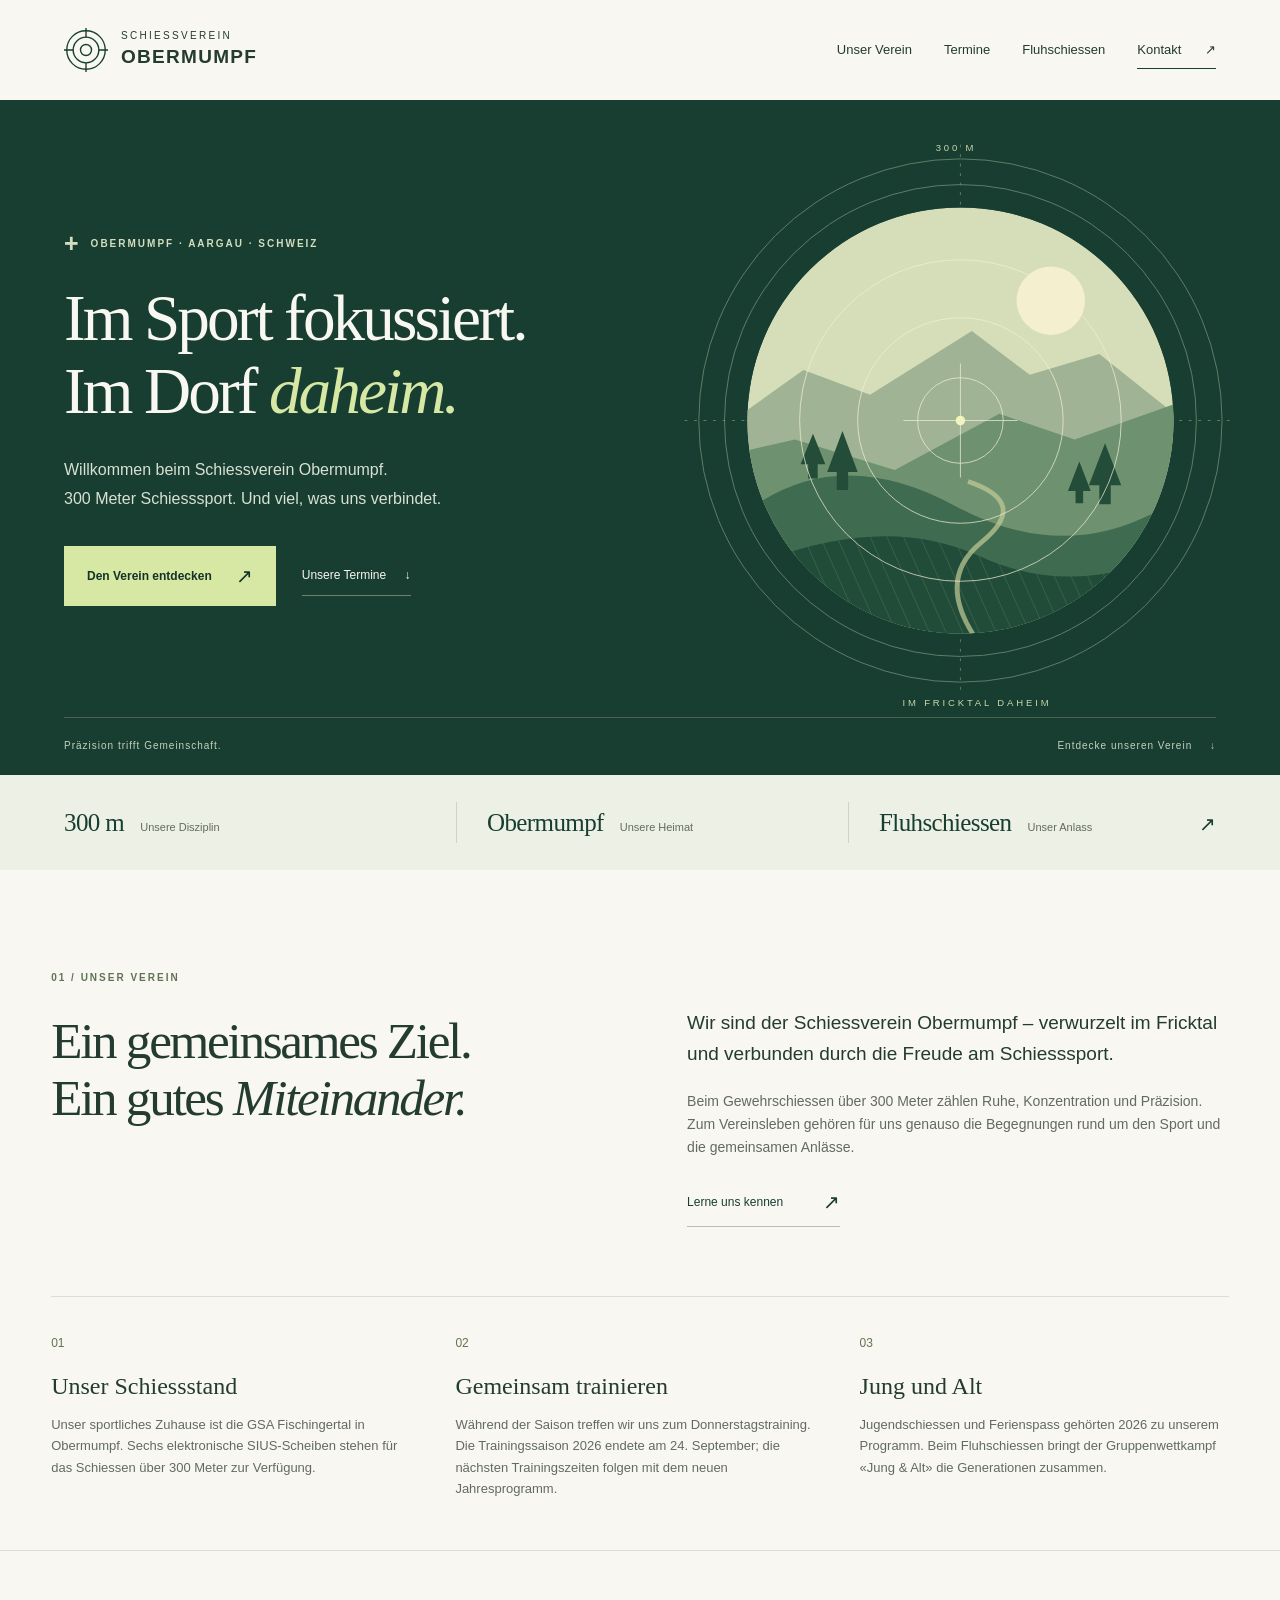
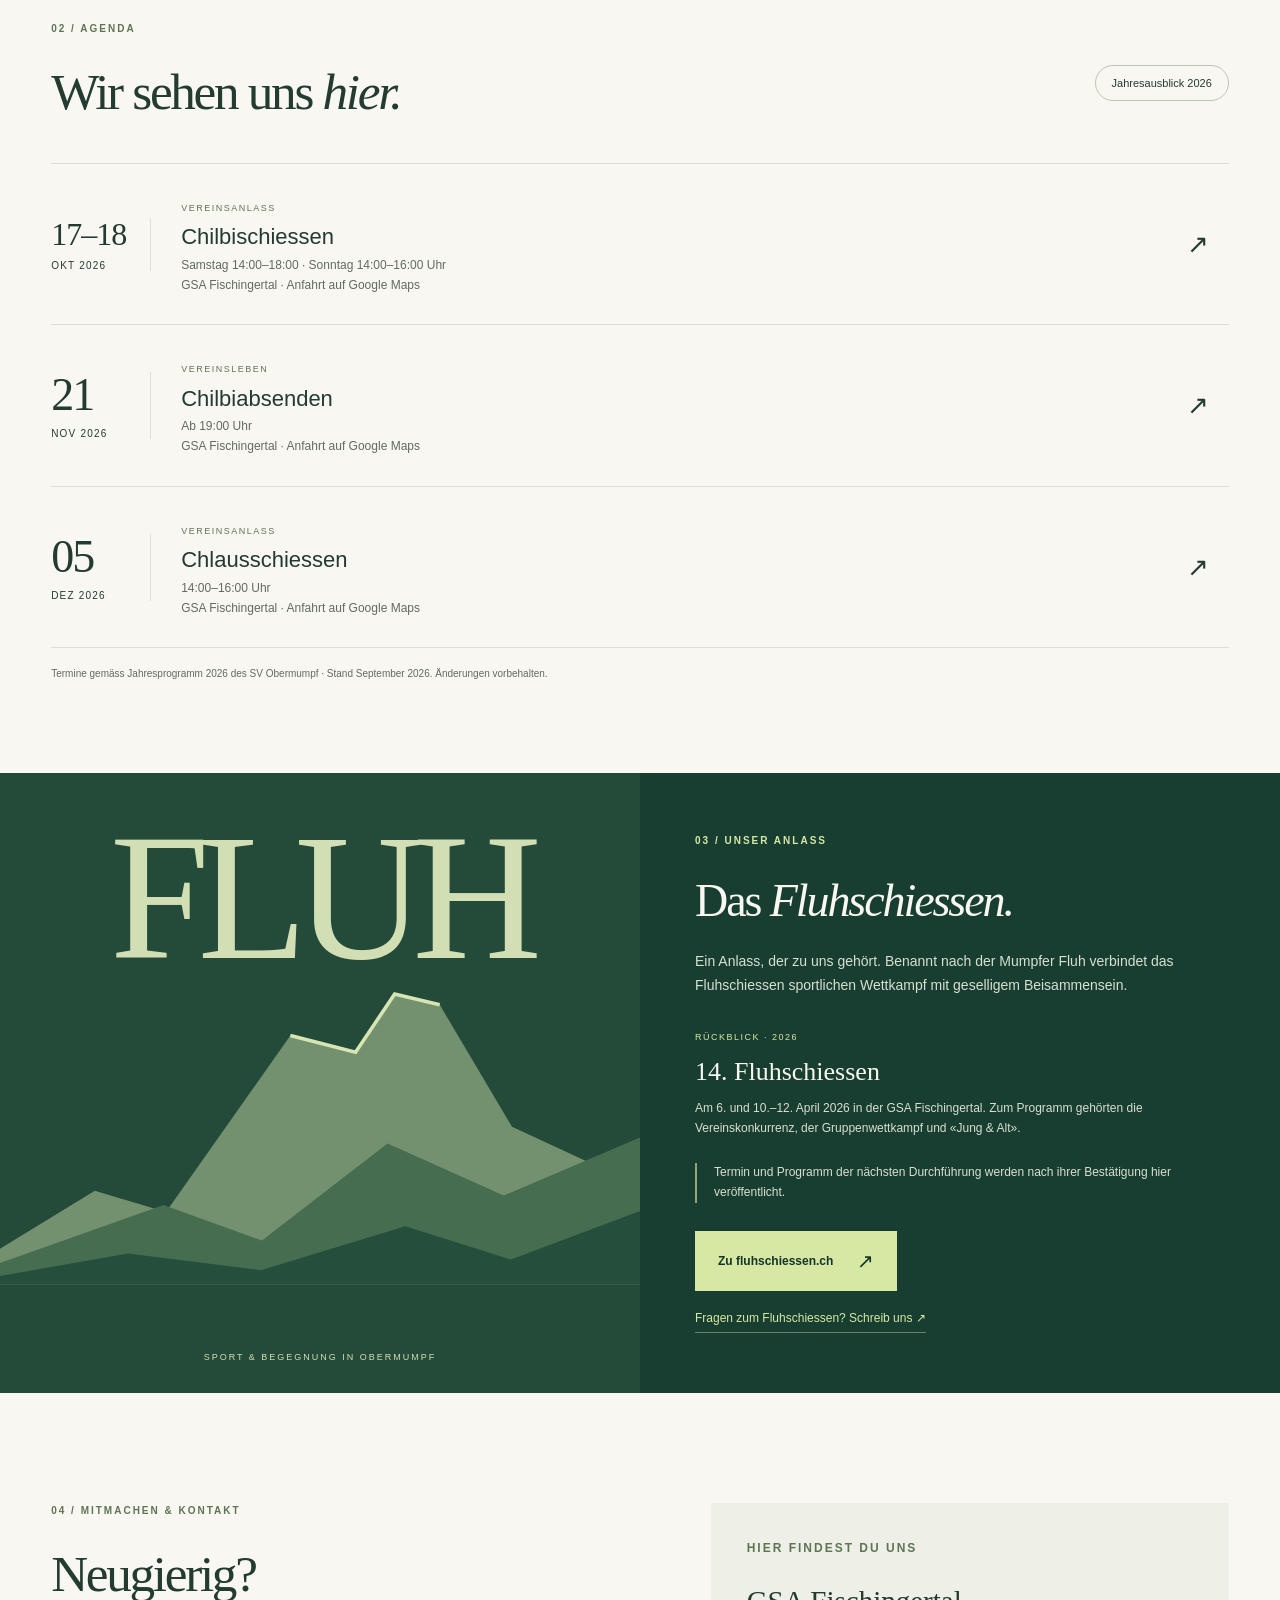
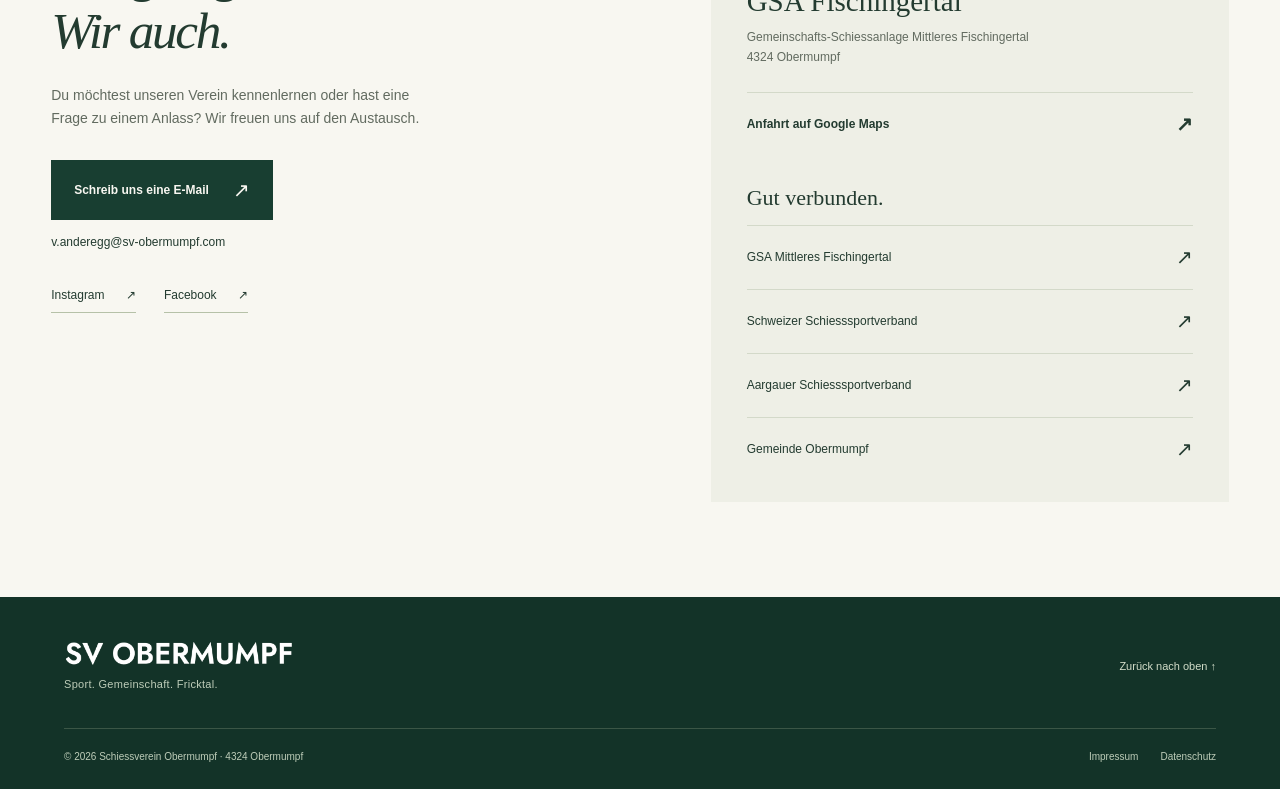
==== public/index.html @ f4f5f886 "feat: add SV Obermumpf website with GitHub Pages deployment" ====
<!doctype html>
<html lang="de-CH">
<head>
  <meta charset="utf-8">
  <meta name="viewport" content="width=device-width, initial-scale=1">
  <meta name="theme-color" content="#183e31">
  <meta name="description" content="Schiessverein Obermumpf: 300-Meter-Schiesssport im Fricktal. Entdecke unseren Verein, die nächsten Anlässe und das Fluhschiessen.">
  <title>Schiessverein Obermumpf · Sport. Gemeinschaft. Fricktal.</title>
  <link rel="icon" href="./favicon.svg" type="image/svg+xml">
  <link rel="stylesheet" href="./styles.css">
  <script src="./script.js" defer></script>
</head>
<body>
  <a class="skip-link" href="#inhalt">Zum Inhalt springen</a>
  <header class="site-header">
    <a class="brand" href="#start" aria-label="Schiessverein Obermumpf – Startseite">
      <svg class="brand-mark" viewBox="0 0 48 48" aria-hidden="true"><circle cx="24" cy="24" r="21"/><circle cx="24" cy="24" r="14"/><circle cx="24" cy="24" r="6"/><path d="M24 0v10m0 28v10M0 24h10m28 0h10"/></svg>
      <span>SCHIESSVEREIN<strong>OBERMUMPF</strong></span>
    </a>
    <button class="menu-toggle" type="button" aria-expanded="false" aria-controls="navigation" hidden>Menü <span aria-hidden="true">☰</span></button>
    <nav id="navigation" aria-label="Hauptnavigation">
      <a href="#verein">Unser Verein</a><a href="#termine">Termine</a><a href="#fluhschiessen">Fluhschiessen</a><a class="nav-contact" href="#kontakt">Kontakt <span aria-hidden="true">↗</span></a>
    </nav>
  </header>

  <main id="inhalt">
    <section class="hero" id="start" aria-labelledby="hero-title">
      <div class="hero-content">
        <p class="eyebrow"><span class="little-cross" aria-hidden="true">+</span> OBERMUMPF · AARGAU · SCHWEIZ</p>
        <h1 id="hero-title">Im Sport fokussiert.<br>Im Dorf <em>daheim.</em></h1>
        <p class="hero-intro">Willkommen beim Schiessverein Obermumpf.<br>300 Meter Schiesssport. Und viel, was uns verbindet.</p>
        <div class="hero-actions"><a class="button button-lime" href="#verein">Den Verein entdecken <span aria-hidden="true">↗</span></a><a class="quiet-link" href="#termine">Unsere Termine <span aria-hidden="true">↓</span></a></div>
      </div>
      <div class="hero-art" aria-hidden="true">
        <svg viewBox="0 0 600 610" xmlns="http://www.w3.org/2000/svg">
          <defs><clipPath id="landscape-clip"><circle cx="300" cy="298" r="224"/></clipPath><pattern id="field-lines" width="16" height="16" patternUnits="userSpaceOnUse" patternTransform="rotate(-24)"><path d="M0 0v16" stroke="#c4d397" stroke-width="1" opacity=".28"/></pattern></defs>
          <g fill="none" stroke="#638069" stroke-width="1"><circle cx="300" cy="298" r="275"/><circle cx="300" cy="298" r="248"/><path d="M300 8v580M10 298h580" stroke-dasharray="3 7"/></g>
          <g clip-path="url(#landscape-clip)"><circle cx="300" cy="298" r="224" fill="#d5ddb9"/><circle cx="395" cy="172" r="36" fill="#f4efcf"/><path d="M45 309 135 245 205 271 312 204 373 250 446 228 550 311V540H45Z" fill="#a0b394"/><path d="M30 340 126 318 231 350 341 291 420 318 566 266V550H30Z" fill="#6e916f"/><path d="M40 426Q148 308 295 388T575 343V550H40Z" fill="#3f6c50"/><path d="M17 482Q195 383 321 441T594 397V565H17Z" fill="#214c39"/><path d="M17 482Q195 383 321 441T594 397V565H17Z" fill="url(#field-lines)"/><g fill="#234c39"><path d="m132 344 13-32 13 32h-8v15h-10v-15zm28 8 16-43 16 43h-10v19h-12v-19zm275 14 17-44 17 44h-11v20h-12v-20zm-22 6 12-31 12 31h-8v13h-8v-13z"/></g><path d="M324 538Q270 468 322 426T308 362" fill="none" stroke="#c3cc98" stroke-width="5" opacity=".7"/></g>
          <g fill="none" stroke="#f5f0d9" opacity=".75"><circle cx="300" cy="298" r="169"/><circle cx="300" cy="298" r="108"/><circle cx="300" cy="298" r="45"/><path d="M300 238v120M240 298h120"/></g><circle cx="300" cy="298" r="5" fill="#eff5bd"/>
          <g fill="#c9d7ac" font-family="Arial,sans-serif" font-size="10" letter-spacing="3"><text x="274" y="15">300 M</text><text x="239" y="598">IM FRICKTAL DAHEIM</text></g>
        </svg>
      </div>
      <div class="hero-bottom"><span>Präzision trifft Gemeinschaft.</span><span>Entdecke unseren Verein <span aria-hidden="true">↓</span></span></div>
    </section>

    <div class="facts-strip" aria-label="Unser Verein auf einen Blick"><span><strong>300 m</strong> Unsere Disziplin</span><span><strong>Obermumpf</strong> Unsere Heimat</span><a href="#fluhschiessen"><strong>Fluhschiessen</strong> Unser Anlass <span aria-hidden="true">↗</span></a></div>

    <section class="section about" id="verein" aria-labelledby="about-title">
      <div><p class="eyebrow">01 / UNSER VEREIN</p><h2 id="about-title">Ein gemeinsames Ziel.<br>Ein gutes <em>Miteinander.</em></h2></div>
      <div class="about-copy"><p class="lead">Wir sind der Schiessverein Obermumpf – verwurzelt im Fricktal und verbunden durch die Freude am Schiesssport.</p><p>Beim Gewehrschiessen über 300 Meter zählen Ruhe, Konzentration und Präzision. Zum Vereinsleben gehören für uns genauso die Begegnungen rund um den Sport und die gemeinsamen Anlässe.</p><a class="text-link" href="#kontakt">Lerne uns kennen <span aria-hidden="true">↗</span></a></div>
      <div class="club-details"><article><span class="detail-number">01</span><h3>Unser Schiessstand</h3><p>Unser sportliches Zuhause ist die GSA Fischingertal in Obermumpf. Sechs elektronische SIUS-Scheiben stehen für das Schiessen über 300 Meter zur Verfügung.</p></article><article><span class="detail-number">02</span><h3>Gemeinsam trainieren</h3><p>Während der Saison treffen wir uns zum Donnerstagstraining. Die Trainingssaison 2026 endete am 24. September; die nächsten Trainingszeiten folgen mit dem neuen Jahresprogramm.</p></article><article><span class="detail-number">03</span><h3>Jung und Alt</h3><p>Jugendschiessen und Ferienspass gehörten 2026 zu unserem Programm. Beim Fluhschiessen bringt der Gruppenwettkampf «Jung &amp; Alt» die Generationen zusammen.</p></article></div>
    </section>

    <section class="section dates-section" id="termine" aria-labelledby="dates-title">
      <div class="section-heading"><div><p class="eyebrow">02 / AGENDA</p><h2 id="dates-title">Wir sehen uns <em>hier.</em></h2></div><span class="year-tag">Jahresausblick 2026</span></div>
      <div class="event-list">
        <a class="event" href="https://maps.app.goo.gl/QpeW9EoGUyx5RUZx9"><time class="date-range" datetime="2026-10-17"><strong>17–18</strong><span>OKT 2026</span></time><div><span class="event-type">VEREINSANLASS</span><h3>Chilbischiessen</h3><p>Samstag 14:00–18:00 · Sonntag 14:00–16:00 Uhr</p><p>GSA Fischingertal · Anfahrt auf Google Maps</p></div><span class="event-arrow" aria-hidden="true">↗</span></a>
        <a class="event" href="https://maps.app.goo.gl/QpeW9EoGUyx5RUZx9"><time datetime="2026-11-21"><strong>21</strong><span>NOV 2026</span></time><div><span class="event-type">VEREINSLEBEN</span><h3>Chilbiabsenden</h3><p>Ab 19:00 Uhr</p><p>GSA Fischingertal · Anfahrt auf Google Maps</p></div><span class="event-arrow" aria-hidden="true">↗</span></a>
        <a class="event" href="https://maps.app.goo.gl/QpeW9EoGUyx5RUZx9"><time datetime="2026-12-05"><strong>05</strong><span>DEZ 2026</span></time><div><span class="event-type">VEREINSANLASS</span><h3>Chlausschiessen</h3><p>14:00–16:00 Uhr</p><p>GSA Fischingertal · Anfahrt auf Google Maps</p></div><span class="event-arrow" aria-hidden="true">↗</span></a>
      </div>
      <p class="source-note">Termine gemäss Jahresprogramm 2026 des SV Obermumpf · Stand September 2026. Änderungen vorbehalten.</p>
    </section>

    <section class="fluh-section" id="fluhschiessen" aria-labelledby="fluh-title">
      <div class="fluh-graphic" aria-hidden="true"><span class="fluh-word">FLUH</span><svg viewBox="0 0 540 340"><path d="M0 310 80 261 140 279 245 130 300 144 333 95 371 104 432 207 540 257V340H0Z" fill="#73916e"/><path d="m0 322 138-49 83 30 106-82 98 44 115-49v124H0Z" fill="#476d50"/><path d="m0 333 108-19 112 14 122-37 89 28 109-41v62H0Z" fill="#254f3c"/><path d="m245 130 55 14 33-49 38 9" fill="none" stroke="#d7e5b3" stroke-width="3"/></svg><span class="graphic-caption">SPORT & BEGEGNUNG IN OBERMUMPF</span></div>
      <div class="fluh-content"><p class="eyebrow">03 / UNSER ANLASS</p><h2 id="fluh-title">Das <em>Fluhschiessen.</em></h2><p>Ein Anlass, der zu uns gehört. Benannt nach der Mumpfer Fluh verbindet das Fluhschiessen sportlichen Wettkampf mit geselligem Beisammensein.</p><div class="fluh-retrospective"><span class="event-type">RÜCKBLICK · 2026</span><h3>14. Fluhschiessen</h3><p>Am 6. und 10.–12. April 2026 in der GSA Fischingertal. Zum Programm gehörten die Vereinskonkurrenz, der Gruppenwettkampf und «Jung &amp; Alt».</p></div><p class="fluh-note">Termin und Programm der nächsten Durchführung werden nach ihrer Bestätigung hier veröffentlicht.</p><a class="button button-lime" href="https://fluhschiessen.ch">Zu fluhschiessen.ch <span aria-hidden="true">↗</span></a><a class="fluh-contact" href="mailto:v.anderegg@sv-obermumpf.com?subject=Anfrage%20Fluhschiessen">Fragen zum Fluhschiessen? Schreib uns ↗</a></div>
    </section>

    <section class="section contact-section" id="kontakt" aria-labelledby="contact-title">
      <div><p class="eyebrow">04 / MITMACHEN & KONTAKT</p><h2 id="contact-title">Neugierig?<br><em>Wir auch.</em></h2><p class="contact-intro">Du möchtest unseren Verein kennenlernen oder hast eine Frage zu einem Anlass? Wir freuen uns auf den Austausch.</p><a class="button button-green" href="mailto:v.anderegg@sv-obermumpf.com">Schreib uns eine E-Mail <span aria-hidden="true">↗</span></a><p class="contact-email"><a href="mailto:v.anderegg@sv-obermumpf.com">v.anderegg@sv-obermumpf.com</a></p><div class="social-links" aria-label="Social Media"><a href="https://www.instagram.com/schiessverein_obermumpf_/">Instagram <span aria-hidden="true">↗</span></a><a href="https://www.facebook.com/SchiessvereinObermumpf/">Facebook <span aria-hidden="true">↗</span></a></div></div>
      <aside class="link-panel" aria-labelledby="links-title"><p class="eyebrow">HIER FINDEST DU UNS</p><h3 id="links-title">GSA Fischingertal</h3><p>Gemeinschafts-Schiessanlage Mittleres Fischingertal<br>4324 Obermumpf</p><a class="map-link" href="https://maps.app.goo.gl/QpeW9EoGUyx5RUZx9">Anfahrt auf Google Maps <span aria-hidden="true">↗</span></a><h4>Gut verbunden.</h4><a href="https://www.obermumpf.ch/portrait/gemeinschafts-schiessanlage-mittleres-fischingertal-gsa.html/24">GSA Mittleres Fischingertal <span aria-hidden="true">↗</span></a><a href="https://www.swissshooting.ch/de/vereinssuche/">Schweizer Schiesssportverband <span aria-hidden="true">↗</span></a><a href="https://www.agsv.ch/verband/vereine-agsv/">Aargauer Schiesssportverband <span aria-hidden="true">↗</span></a><a href="https://www.obermumpf.ch/">Gemeinde Obermumpf <span aria-hidden="true">↗</span></a></aside>
    </section>
  </main>
  <footer class="site-footer"><div><a class="footer-brand" href="#start"><img src="./assets/vereinslogo.png" alt="SV Obermumpf" width="1600" height="200" loading="lazy"><span>Sport. Gemeinschaft. Fricktal.</span></a><a class="back-top" href="#start">Zurück nach oben ↑</a></div><div class="footer-bottom"><span>© <span id="copyright-year">2026</span> Schiessverein Obermumpf · 4324 Obermumpf</span><span class="footer-legal"><a href="./impressum.html">Impressum</a><a href="./datenschutz.html">Datenschutz</a></span></div></footer>
</body>
</html>
---- public/styles.css ----
:root{--forest:#183e31;--deep:#133328;--ink:#233b30;--muted:#626b60;--paper:#f8f7f1;--lime:#d6e8a4;--line:#dedfd4;--serif:Georgia,'Times New Roman',serif;--sans:Arial,Helvetica,sans-serif}
*{box-sizing:border-box}html{scroll-behavior:smooth;scroll-padding-top:100px}body{margin:0;background:var(--paper);color:var(--ink);font:16px/1.65 var(--sans)}a{color:inherit;text-decoration:none}button{font:inherit}a,button{-webkit-tap-highlight-color:transparent}a:focus-visible,button:focus-visible{outline:3px solid #a67620;outline-offset:5px}::selection{background:var(--lime);color:var(--deep)}h1,h2,h3,p{margin-top:0}h1,h2{font-weight:400;letter-spacing:-.045em;line-height:1.12}h1,h2,em{font-family:var(--serif)}em{font-weight:400}h2{font-size:clamp(36px,4vw,55px);margin-bottom:24px}p{margin-bottom:20px}.skip-link{position:fixed;top:12px;left:12px;padding:10px 20px;background:white;z-index:10;transform:translateY(-200%)}.skip-link:focus{transform:translateY(0)}
.site-header{height:100px;max-width:1440px;margin:auto;padding:0 5%;display:flex;align-items:center;justify-content:space-between;gap:24px}.brand{display:flex;align-items:center;gap:13px;line-height:1.45}.brand-mark{width:44px;height:44px;fill:none;stroke:var(--forest);stroke-width:1.5}.brand span{font-size:10px;letter-spacing:2.3px}.brand strong{display:block;font-size:19px;letter-spacing:1.3px}.site-header nav{display:flex;align-items:center;gap:32px;font-size:13px}.site-header nav a{padding:8px 0}.site-header nav a:hover{color:#54743a}.nav-contact{border-bottom:1px solid var(--forest)}.nav-contact span{margin-left:20px}.menu-toggle{display:none;border:1px solid var(--line);padding:8px 12px;background:transparent;color:var(--forest);cursor:pointer}.menu-toggle[hidden]{display:none}
.hero{position:relative;overflow:hidden;max-width:1440px;margin:auto;background:var(--forest);color:var(--paper);padding:80px 5% 0;display:grid;grid-template-columns:1.13fr 1fr;align-items:center}.hero-content{position:relative;z-index:1;padding-bottom:60px}.eyebrow{font-size:10px;letter-spacing:2px;font-weight:700;margin-bottom:26px;line-height:1.6}.hero .eyebrow{color:#d3ddbf;display:flex;align-items:center;gap:10px}.little-cross{font-size:25px;line-height:1}.hero h1{font-size:clamp(46px,5.1vw,74px);margin-bottom:28px}.hero h1 em{color:var(--lime)}.hero-intro{font-size:16px;line-height:1.8;color:#d9e0d4;margin-bottom:32px}.hero-actions{display:flex;align-items:center;gap:26px;flex-wrap:wrap}.button{display:inline-flex;justify-content:space-between;align-items:center;gap:24px;padding:15px 23px;font-size:12px;font-weight:700;line-height:1.5;transition:background .2s,transform .2s}.button:hover{transform:translateY(-2px)}.button-lime{background:var(--lime);color:var(--deep)}.button-lime:hover{background:#e3efc3}.button-green{background:var(--forest);color:var(--paper)}.button-green:hover{background:#2b523f}.button span{font-size:20px;font-weight:400}.quiet-link{font-size:12px;border-bottom:1px solid #6d826e;padding:10px 0}.quiet-link span{margin-left:15px}.hero-art{align-self:start;margin:-43px -30px 0 0}.hero-art svg{display:block;width:100%;height:auto}.hero-bottom{grid-column:1/-1;display:flex;justify-content:space-between;border-top:1px solid #486351;font-size:10px;letter-spacing:1px;color:#c5d2be;padding:20px 0}.hero-bottom span span{margin-left:14px}
.facts-strip{max-width:1440px;margin:auto;padding:27px 5%;background:#edf0e4;display:grid;grid-template-columns:repeat(3,1fr);gap:24px}.facts-strip>span,.facts-strip>a{display:flex;align-items:baseline;gap:16px;font-size:11px;color:#626b60}.facts-strip>span+span,.facts-strip>a{border-left:1px solid #cfd5c4;padding-left:30px}.facts-strip strong{font-family:var(--serif);font-size:25px;letter-spacing:-.6px;font-weight:400;color:var(--forest)}.facts-strip>a>span{margin-left:auto;color:var(--forest);font-size:20px}
.section{max-width:1280px;margin:auto;padding:90px 4%}.about{display:grid;grid-template-columns:1fr 1fr;gap:8%;padding-top:100px;padding-bottom:90px}.about .eyebrow,.section .eyebrow{color:#5f7455}.about-copy{padding-top:37px;color:var(--muted);font-size:14px}.about-copy .lead{color:var(--ink);font-size:19px;line-height:1.65}.text-link{font-size:12px;color:var(--forest);display:inline-flex;align-items:center;gap:40px;border-bottom:1px solid #b6c1a8;padding:7px 0}.text-link span{font-size:20px}.dates-section{border-top:1px solid var(--line);padding-top:70px}.section-heading{display:flex;justify-content:space-between;align-items:center;gap:24px;margin-bottom:18px}.year-tag{font-size:11px;border:1px solid #bdc6b0;border-radius:30px;padding:8px 16px;white-space:nowrap}.event{display:grid;grid-template-columns:100px 1fr 42px;gap:30px;align-items:center;padding:29px 0;border-top:1px solid var(--line);transition:background .2s}.event:hover{background:#eeefe5}.event:last-child{border-bottom:1px solid var(--line)}.event time{border-right:1px solid var(--line);line-height:1.1;display:flex;flex-direction:column;gap:10px}.event time strong{font:46px/1 var(--serif);letter-spacing:-2px}.event time span{font-size:10px;letter-spacing:1.2px}.event-type{font-size:9px;letter-spacing:1.5px;color:#5f7455}.event h3{font-weight:400;font-size:22px;line-height:1.3;margin:4px 0}.event p{font-size:12px;color:var(--muted);margin:0}.event-arrow{font-size:26px}.source-note{font-size:10px;color:var(--muted);margin:18px 0 0}.source-note a{text-decoration:underline;text-underline-offset:3px}
.fluh-section{max-width:1280px;margin:0 auto 20px;display:grid;grid-template-columns:1fr 1fr;background:var(--forest);color:var(--paper)}.fluh-graphic{position:relative;overflow:hidden;min-height:420px;background:#244b39;display:flex;flex-direction:column;justify-content:space-between;padding-top:35px}.fluh-word{font:clamp(100px,14vw,190px)/1 var(--serif);letter-spacing:-12px;text-align:center;color:#d2dfb4;z-index:1}.fluh-graphic svg{position:absolute;width:100%;height:100%;bottom:0;left:0;object-fit:cover}.graphic-caption{font-size:9px;letter-spacing:2px;position:relative;z-index:1;text-align:center;padding:28px 15px;color:#d2dfb4}.fluh-content{padding:60px 55px}.fluh-content .eyebrow{color:var(--lime)}.fluh-content h2{font-size:46px}.fluh-content p:not(.eyebrow){font-size:14px;color:#d8e0d2}.fluh-content .fluh-note{border-left:2px solid #91a778;padding-left:17px;font-size:12px!important;margin:25px 0}.fluh-content .button{margin-top:3px}
.contact-section{display:grid;grid-template-columns:1fr 1fr;gap:12%;padding-top:90px;padding-bottom:95px}.contact-intro{font-size:14px;color:var(--muted);max-width:390px}.contact-section .button{margin-top:10px}.link-panel{background:#eeefe6;padding:36px;align-self:center}.link-panel h3{font:29px/1.3 var(--serif);margin-bottom:7px}.link-panel p{font-size:12px;color:var(--muted);margin-bottom:25px}.link-panel a{display:flex;justify-content:space-between;align-items:center;gap:20px;border-top:1px solid #d3d9c9;font-size:12px;padding:15px 0}.link-panel a:last-child{padding-bottom:0}.link-panel a span{font-size:20px}.link-panel a:hover{text-decoration:underline;text-underline-offset:4px}
.site-footer{background:var(--deep);color:var(--paper);padding:42px 5% 24px}.site-footer>div{max-width:1160px;margin:auto;display:flex;justify-content:space-between;align-items:center;gap:24px}.footer-brand{font-size:20px;letter-spacing:1.5px;font-weight:700}.footer-brand span{font-size:11px;letter-spacing:.3px;font-weight:400;color:#becdb9;display:block;margin-top:7px}.back-top{font-size:11px;color:#d3ddc9}.site-footer .footer-bottom{border-top:1px solid #3b5646;margin-top:35px;padding-top:20px;font-size:10px;color:#becdb9}.legal{max-width:780px;min-height:65vh;padding:60px 24px;margin:auto}.legal h1{font-size:48px}.legal h2{font-size:27px;margin-top:35px}.legal a{text-decoration:underline;text-underline-offset:3px}
.footer-legal{display:flex;gap:22px}
.club-details{grid-column:1/-1;display:grid;grid-template-columns:repeat(3,1fr);gap:35px;margin-top:30px;padding-top:32px;border-top:1px solid var(--line)}.detail-number{font:12px var(--sans);color:#627451}.club-details h3{font:24px/1.3 var(--serif);margin:15px 0 12px}.club-details p{font-size:13px;color:var(--muted);margin:0}.event .date-range strong{font-size:32px;letter-spacing:-1px}.fluh-retrospective{margin-top:25px}.fluh-retrospective .event-type{color:var(--lime)}.fluh-retrospective h3{font:26px/1.3 var(--serif);margin:7px 0 10px}.fluh-content .fluh-retrospective p{font-size:12px}.social-links{display:flex;gap:28px;margin-top:26px}.social-links a{font-size:12px;border-bottom:1px solid #b6c1a8;padding:7px 0}.social-links span{margin-left:18px}.social-links a:hover{color:#54743a}.link-panel h4{font:22px/1.3 var(--serif);margin:28px 0 12px}.link-panel .map-link{font-weight:700}.footer-brand img{display:block;width:230px;max-width:100%;height:auto}
@media(max-width:700px){.club-details{grid-template-columns:1fr;gap:28px;margin-top:30px}.event .date-range strong{font-size:23px}.footer-brand img{width:185px}.social-links{gap:26px}}
@media(min-width:1440px){.hero{padding-left:72px;padding-right:72px}.hero-art{max-width:590px}}
@media(max-width:1000px){.site-header nav{gap:20px}.hero{padding-top:55px}.hero h1{font-size:53px}.hero-art{margin:0 -45px 0 -20px}.hero-actions{gap:12px}.facts-strip{gap:12px}.facts-strip>span,.facts-strip>a{flex-wrap:wrap;gap:0 12px}.facts-strip strong{font-size:22px}.fluh-section{margin-left:4%;margin-right:4%}.fluh-content{padding:40px 30px}.fluh-content h2{font-size:37px}.fluh-graphic{min-height:400px}.contact-section{gap:6%}}
@media(max-width:700px){html{scroll-padding-top:20px}.site-header{height:auto;min-height:85px;flex-wrap:wrap;padding:19px 6%;gap:14px}.brand strong{font-size:16px}.brand span{font-size:8px}.brand-mark{width:36px;height:36px}.menu-toggle:not([hidden]){display:block}.site-header nav{width:100%;display:flex;flex-wrap:wrap;gap:8px 22px;padding:6px 0}.site-header nav[data-collapsible="true"]:not(.is-open){display:none}.site-header nav a{font-size:12px}.hero{padding:45px 6% 0;display:flex;flex-direction:column;align-items:stretch}.hero-content{padding-bottom:10px}.hero h1{font-size:clamp(40px,9.2vw,59px)}.hero .eyebrow{font-size:8px;letter-spacing:1.6px}.hero-intro{font-size:14px}.hero-actions{gap:22px}.hero-art{width:90%;max-width:390px;margin:8px auto 12px}.hero-bottom{font-size:9px;letter-spacing:.3px;gap:16px}.hero-bottom>span:last-child{display:none}.facts-strip{padding:22px 6%;grid-template-columns:1fr;gap:12px}.facts-strip>span,.facts-strip>a{border:0!important;padding:0!important;gap:15px;align-items:center}.facts-strip strong{min-width:142px;font-size:22px}.facts-strip>a>span{margin-left:0}.section{padding:60px 6%}.about{grid-template-columns:1fr;gap:0}.about-copy{padding-top:0}.eyebrow{margin-bottom:20px}.about-copy .lead{font-size:18px}.section-heading{display:block}.year-tag{display:inline-block;margin:0 0 15px}.event{grid-template-columns:65px 1fr 24px;gap:16px;padding:25px 0}.event time strong{font-size:38px}.event time span{font-size:8px}.event h3{font-size:20px}.event p{font-size:11px}.fluh-section{grid-template-columns:1fr;margin:0 6%}.fluh-graphic{min-height:300px}.fluh-word{font-size:132px}.fluh-content{padding:35px 25px 40px}.contact-section{grid-template-columns:1fr;gap:38px}.link-panel{padding:28px}.site-footer{padding:35px 6% 22px}.site-footer>div{align-items:flex-start}.site-footer .footer-bottom{flex-wrap:wrap;gap:12px}.back-top{max-width:85px}.button{padding:14px 18px;gap:18px}.contact-section .button{font-size:11px}}
@media(prefers-reduced-motion:reduce){html{scroll-behavior:auto}*,*::before,*::after{transition:none!important}}

.contact-email{font-size:12px;margin:13px 0 0;overflow-wrap:anywhere}.contact-email a:hover{text-decoration:underline}.fluh-contact{display:block;width:fit-content;font-size:12px;color:var(--lime);margin-top:18px;border-bottom:1px solid #6d826e;padding-bottom:3px}
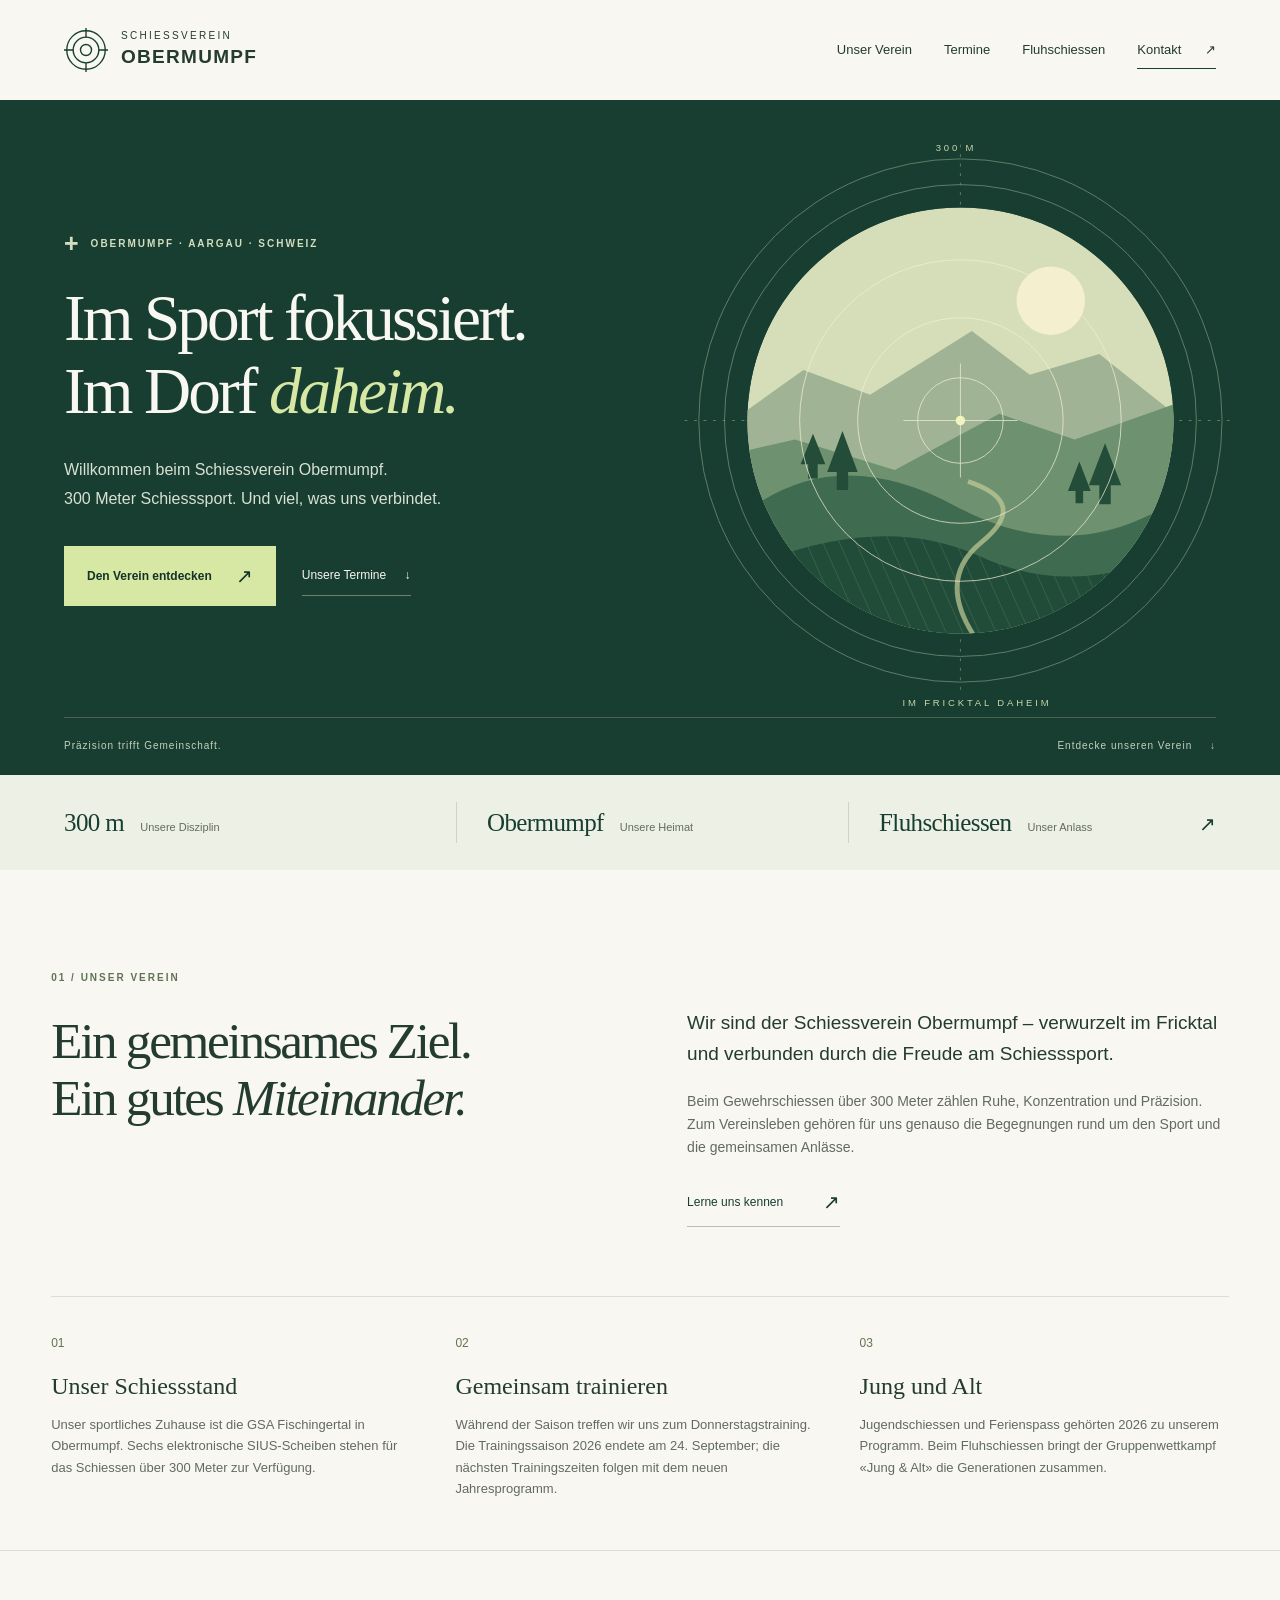
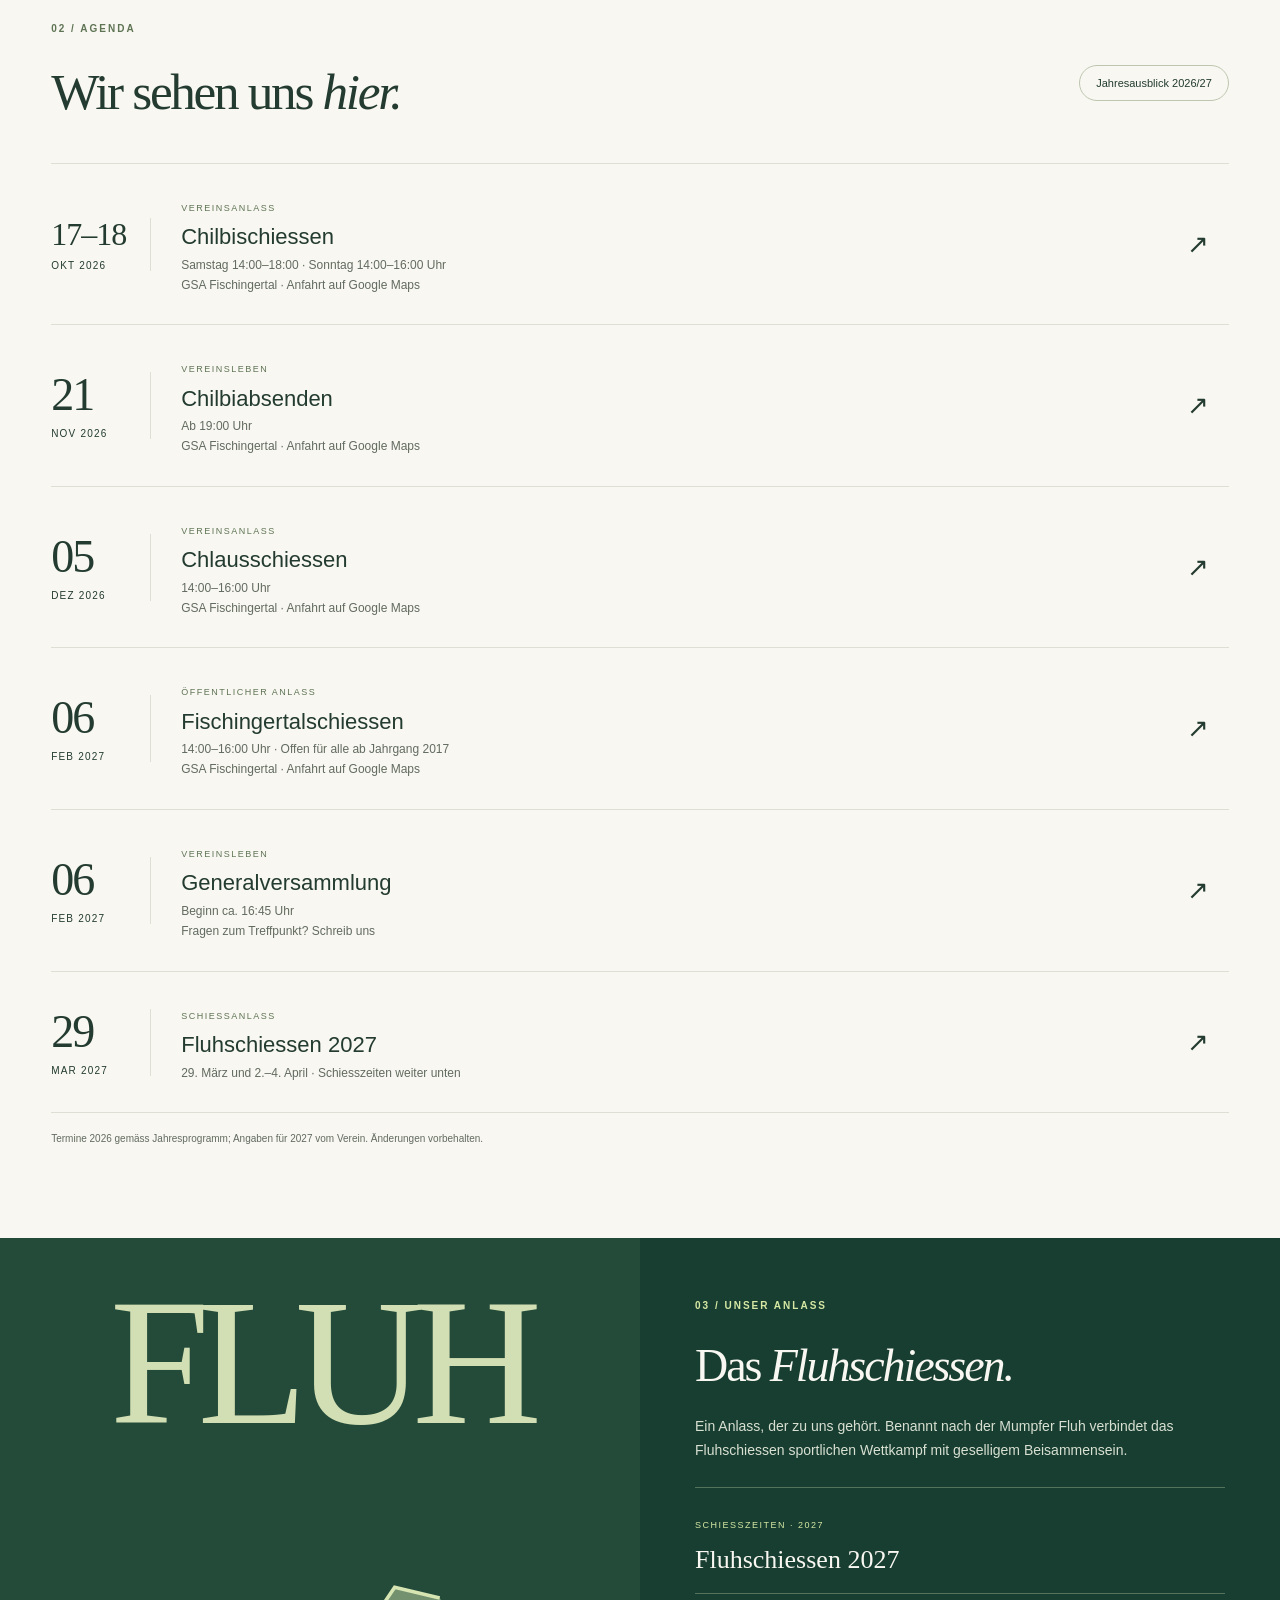
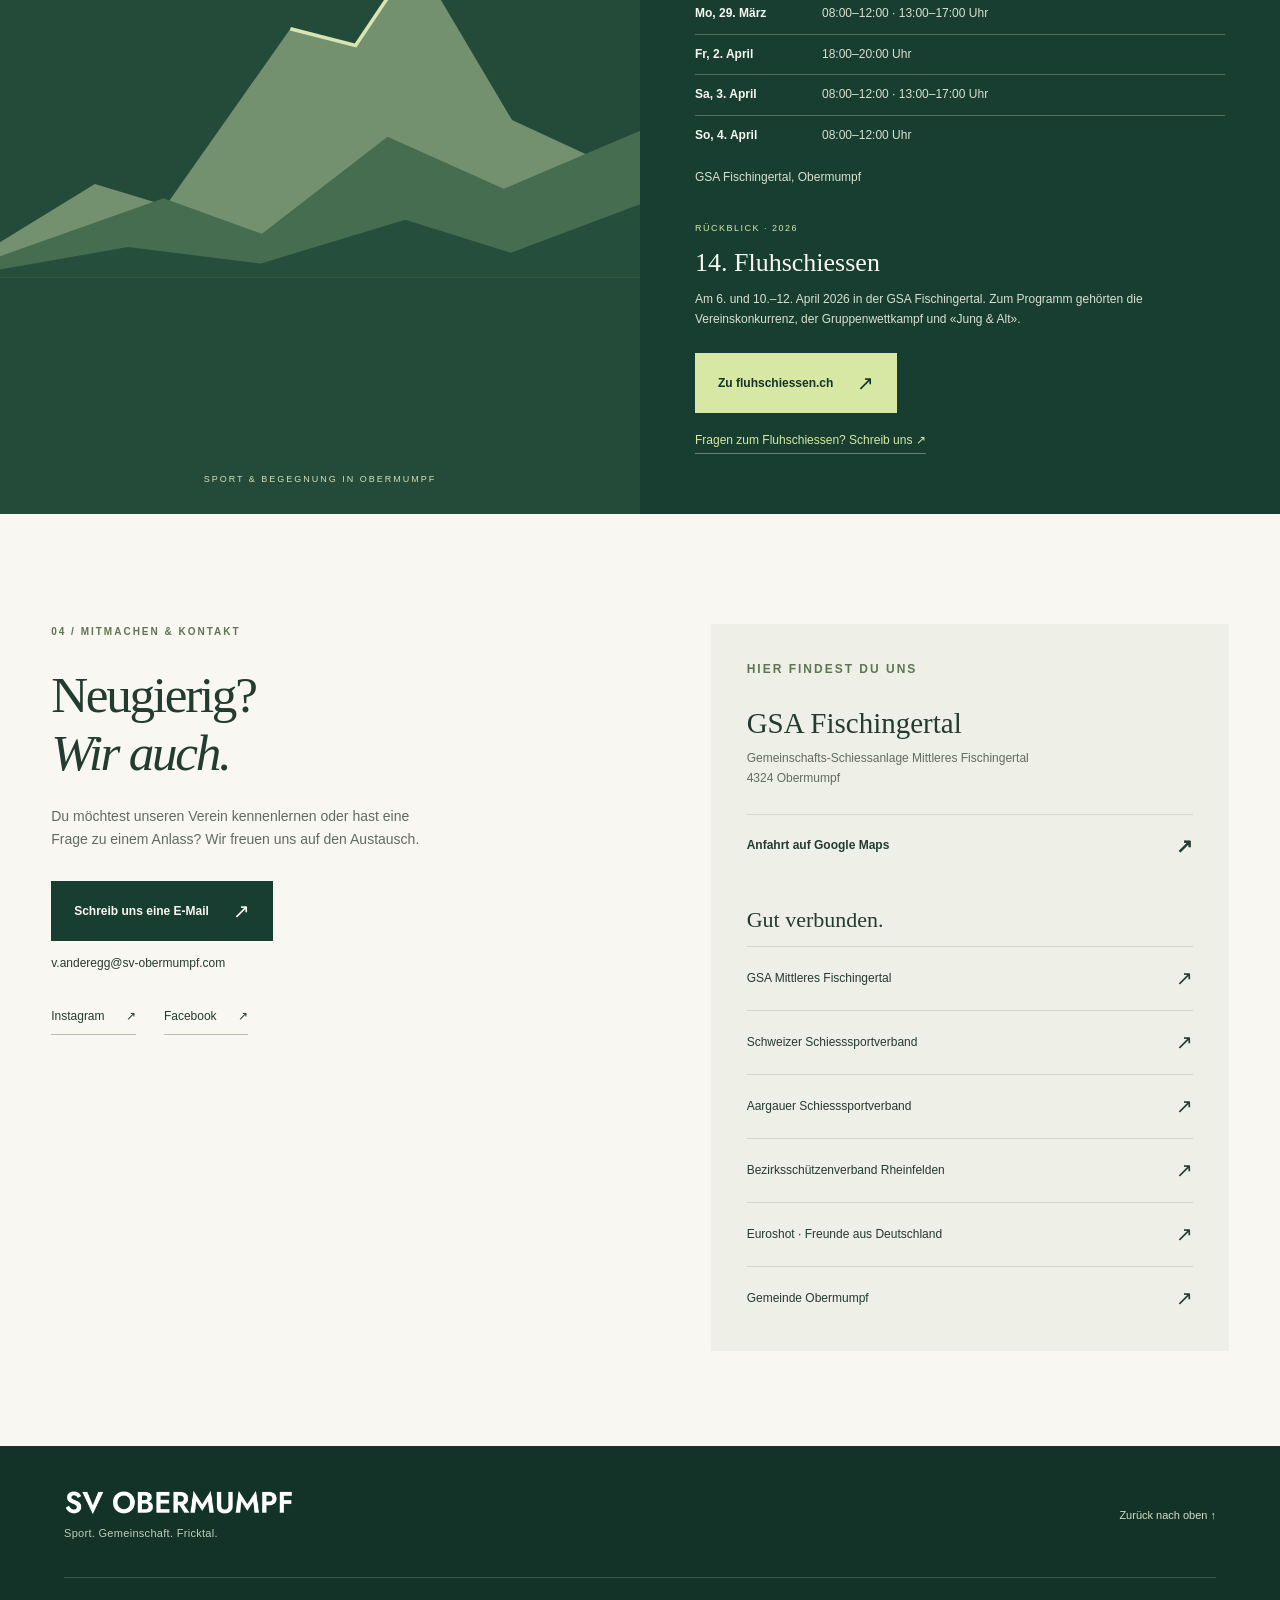
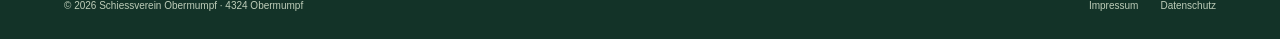
==== commit e02231b1: "feat: add 2027 events and partner links" ====
--- a/public/index.html
+++ b/public/index.html
@@ -52,23 +52,43 @@
     </section>
 
     <section class="section dates-section" id="termine" aria-labelledby="dates-title">
-      <div class="section-heading"><div><p class="eyebrow">02 / AGENDA</p><h2 id="dates-title">Wir sehen uns <em>hier.</em></h2></div><span class="year-tag">Jahresausblick 2026</span></div>
+      <div class="section-heading"><div><p class="eyebrow">02 / AGENDA</p><h2 id="dates-title">Wir sehen uns <em>hier.</em></h2></div><span class="year-tag">Jahresausblick 2026/27</span></div>
       <div class="event-list">
         <a class="event" href="https://maps.app.goo.gl/QpeW9EoGUyx5RUZx9"><time class="date-range" datetime="2026-10-17"><strong>17–18</strong><span>OKT 2026</span></time><div><span class="event-type">VEREINSANLASS</span><h3>Chilbischiessen</h3><p>Samstag 14:00–18:00 · Sonntag 14:00–16:00 Uhr</p><p>GSA Fischingertal · Anfahrt auf Google Maps</p></div><span class="event-arrow" aria-hidden="true">↗</span></a>
         <a class="event" href="https://maps.app.goo.gl/QpeW9EoGUyx5RUZx9"><time datetime="2026-11-21"><strong>21</strong><span>NOV 2026</span></time><div><span class="event-type">VEREINSLEBEN</span><h3>Chilbiabsenden</h3><p>Ab 19:00 Uhr</p><p>GSA Fischingertal · Anfahrt auf Google Maps</p></div><span class="event-arrow" aria-hidden="true">↗</span></a>
         <a class="event" href="https://maps.app.goo.gl/QpeW9EoGUyx5RUZx9"><time datetime="2026-12-05"><strong>05</strong><span>DEZ 2026</span></time><div><span class="event-type">VEREINSANLASS</span><h3>Chlausschiessen</h3><p>14:00–16:00 Uhr</p><p>GSA Fischingertal · Anfahrt auf Google Maps</p></div><span class="event-arrow" aria-hidden="true">↗</span></a>
+        <a class="event" href="https://maps.app.goo.gl/QpeW9EoGUyx5RUZx9"><time datetime="2027-02-06"><strong>06</strong><span>FEB 2027</span></time><div><span class="event-type">ÖFFENTLICHER ANLASS</span><h3>Fischingertalschiessen</h3><p>14:00–16:00 Uhr · Offen für alle ab Jahrgang 2017</p><p>GSA Fischingertal · Anfahrt auf Google Maps</p></div><span class="event-arrow" aria-hidden="true">↗</span></a>
+        <a class="event" href="#kontakt"><time datetime="2027-02-06"><strong>06</strong><span>FEB 2027</span></time><div><span class="event-type">VEREINSLEBEN</span><h3>Generalversammlung</h3><p>Beginn ca. 16:45 Uhr</p><p>Fragen zum Treffpunkt? Schreib uns</p></div><span class="event-arrow" aria-hidden="true">↗</span></a>
+        <a class="event" href="#fluhschiessen"><time datetime="2027-03-29"><strong>29</strong><span>MAR 2027</span></time><div><span class="event-type">SCHIESSANLASS</span><h3>Fluhschiessen 2027</h3><p>29. März und 2.–4. April · Schiesszeiten weiter unten</p></div><span class="event-arrow" aria-hidden="true">↗</span></a>
       </div>
-      <p class="source-note">Termine gemäss Jahresprogramm 2026 des SV Obermumpf · Stand September 2026. Änderungen vorbehalten.</p>
+      <p class="source-note">Termine 2026 gemäss Jahresprogramm; Angaben für 2027 vom Verein. Änderungen vorbehalten.</p>
     </section>
 
     <section class="fluh-section" id="fluhschiessen" aria-labelledby="fluh-title">
       <div class="fluh-graphic" aria-hidden="true"><span class="fluh-word">FLUH</span><svg viewBox="0 0 540 340"><path d="M0 310 80 261 140 279 245 130 300 144 333 95 371 104 432 207 540 257V340H0Z" fill="#73916e"/><path d="m0 322 138-49 83 30 106-82 98 44 115-49v124H0Z" fill="#476d50"/><path d="m0 333 108-19 112 14 122-37 89 28 109-41v62H0Z" fill="#254f3c"/><path d="m245 130 55 14 33-49 38 9" fill="none" stroke="#d7e5b3" stroke-width="3"/></svg><span class="graphic-caption">SPORT & BEGEGNUNG IN OBERMUMPF</span></div>
-      <div class="fluh-content"><p class="eyebrow">03 / UNSER ANLASS</p><h2 id="fluh-title">Das <em>Fluhschiessen.</em></h2><p>Ein Anlass, der zu uns gehört. Benannt nach der Mumpfer Fluh verbindet das Fluhschiessen sportlichen Wettkampf mit geselligem Beisammensein.</p><div class="fluh-retrospective"><span class="event-type">RÜCKBLICK · 2026</span><h3>14. Fluhschiessen</h3><p>Am 6. und 10.–12. April 2026 in der GSA Fischingertal. Zum Programm gehörten die Vereinskonkurrenz, der Gruppenwettkampf und «Jung &amp; Alt».</p></div><p class="fluh-note">Termin und Programm der nächsten Durchführung werden nach ihrer Bestätigung hier veröffentlicht.</p><a class="button button-lime" href="https://fluhschiessen.ch">Zu fluhschiessen.ch <span aria-hidden="true">↗</span></a><a class="fluh-contact" href="mailto:v.anderegg@sv-obermumpf.com?subject=Anfrage%20Fluhschiessen">Fragen zum Fluhschiessen? Schreib uns ↗</a></div>
+      <div class="fluh-content">
+        <p class="eyebrow">03 / UNSER ANLASS</p>
+        <h2 id="fluh-title">Das <em>Fluhschiessen.</em></h2>
+        <p>Ein Anlass, der zu uns gehört. Benannt nach der Mumpfer Fluh verbindet das Fluhschiessen sportlichen Wettkampf mit geselligem Beisammensein.</p>
+        <div class="fluh-schedule">
+          <span class="event-type">SCHIESSZEITEN · 2027</span>
+          <h3>Fluhschiessen 2027</h3>
+          <dl>
+            <div><dt><time datetime="2027-03-29">Mo, 29. März</time></dt><dd>08:00–12:00 · 13:00–17:00 Uhr</dd></div>
+            <div><dt><time datetime="2027-04-02">Fr, 2. April</time></dt><dd>18:00–20:00 Uhr</dd></div>
+            <div><dt><time datetime="2027-04-03">Sa, 3. April</time></dt><dd>08:00–12:00 · 13:00–17:00 Uhr</dd></div>
+            <div><dt><time datetime="2027-04-04">So, 4. April</time></dt><dd>08:00–12:00 Uhr</dd></div>
+          </dl>
+          <p>GSA Fischingertal, Obermumpf</p>
+        </div>
+        <div class="fluh-retrospective"><span class="event-type">RÜCKBLICK · 2026</span><h3>14. Fluhschiessen</h3><p>Am 6. und 10.–12. April 2026 in der GSA Fischingertal. Zum Programm gehörten die Vereinskonkurrenz, der Gruppenwettkampf und «Jung &amp; Alt».</p></div>
+        <a class="button button-lime" href="https://fluhschiessen.ch">Zu fluhschiessen.ch <span aria-hidden="true">↗</span></a><a class="fluh-contact" href="mailto:v.anderegg@sv-obermumpf.com?subject=Anfrage%20Fluhschiessen">Fragen zum Fluhschiessen? Schreib uns ↗</a>
+      </div>
     </section>
 
     <section class="section contact-section" id="kontakt" aria-labelledby="contact-title">
       <div><p class="eyebrow">04 / MITMACHEN & KONTAKT</p><h2 id="contact-title">Neugierig?<br><em>Wir auch.</em></h2><p class="contact-intro">Du möchtest unseren Verein kennenlernen oder hast eine Frage zu einem Anlass? Wir freuen uns auf den Austausch.</p><a class="button button-green" href="mailto:v.anderegg@sv-obermumpf.com">Schreib uns eine E-Mail <span aria-hidden="true">↗</span></a><p class="contact-email"><a href="mailto:v.anderegg@sv-obermumpf.com">v.anderegg@sv-obermumpf.com</a></p><div class="social-links" aria-label="Social Media"><a href="https://www.instagram.com/schiessverein_obermumpf_/">Instagram <span aria-hidden="true">↗</span></a><a href="https://www.facebook.com/SchiessvereinObermumpf/">Facebook <span aria-hidden="true">↗</span></a></div></div>
-      <aside class="link-panel" aria-labelledby="links-title"><p class="eyebrow">HIER FINDEST DU UNS</p><h3 id="links-title">GSA Fischingertal</h3><p>Gemeinschafts-Schiessanlage Mittleres Fischingertal<br>4324 Obermumpf</p><a class="map-link" href="https://maps.app.goo.gl/QpeW9EoGUyx5RUZx9">Anfahrt auf Google Maps <span aria-hidden="true">↗</span></a><h4>Gut verbunden.</h4><a href="https://www.obermumpf.ch/portrait/gemeinschafts-schiessanlage-mittleres-fischingertal-gsa.html/24">GSA Mittleres Fischingertal <span aria-hidden="true">↗</span></a><a href="https://www.swissshooting.ch/de/vereinssuche/">Schweizer Schiesssportverband <span aria-hidden="true">↗</span></a><a href="https://www.agsv.ch/verband/vereine-agsv/">Aargauer Schiesssportverband <span aria-hidden="true">↗</span></a><a href="https://www.obermumpf.ch/">Gemeinde Obermumpf <span aria-hidden="true">↗</span></a></aside>
+      <aside class="link-panel" aria-labelledby="links-title"><p class="eyebrow">HIER FINDEST DU UNS</p><h3 id="links-title">GSA Fischingertal</h3><p>Gemeinschafts-Schiessanlage Mittleres Fischingertal<br>4324 Obermumpf</p><a class="map-link" href="https://maps.app.goo.gl/QpeW9EoGUyx5RUZx9">Anfahrt auf Google Maps <span aria-hidden="true">↗</span></a><h4>Gut verbunden.</h4><a href="https://www.obermumpf.ch/portrait/gemeinschafts-schiessanlage-mittleres-fischingertal-gsa.html/24">GSA Mittleres Fischingertal <span aria-hidden="true">↗</span></a><a href="https://www.swissshooting.ch/de/vereinssuche/">Schweizer Schiesssportverband <span aria-hidden="true">↗</span></a><a href="https://www.agsv.ch/verband/vereine-agsv/">Aargauer Schiesssportverband <span aria-hidden="true">↗</span></a><a href="https://www.bsvr.ch/">Bezirksschützenverband Rheinfelden <span aria-hidden="true">↗</span></a><a href="https://euroshot.de/">Euroshot · Freunde aus Deutschland <span aria-hidden="true">↗</span></a><a href="https://www.obermumpf.ch/">Gemeinde Obermumpf <span aria-hidden="true">↗</span></a></aside>
     </section>
   </main>
   <footer class="site-footer"><div><a class="footer-brand" href="#start"><img src="./assets/vereinslogo.png" alt="SV Obermumpf" width="1600" height="200" loading="lazy"><span>Sport. Gemeinschaft. Fricktal.</span></a><a class="back-top" href="#start">Zurück nach oben ↑</a></div><div class="footer-bottom"><span>© <span id="copyright-year">2026</span> Schiessverein Obermumpf · 4324 Obermumpf</span><span class="footer-legal"><a href="./impressum.html">Impressum</a><a href="./datenschutz.html">Datenschutz</a></span></div></footer>
--- a/public/styles.css
+++ b/public/styles.css
@@ -9,6 +9,8 @@
 .site-footer{background:var(--deep);color:var(--paper);padding:42px 5% 24px}.site-footer>div{max-width:1160px;margin:auto;display:flex;justify-content:space-between;align-items:center;gap:24px}.footer-brand{font-size:20px;letter-spacing:1.5px;font-weight:700}.footer-brand span{font-size:11px;letter-spacing:.3px;font-weight:400;color:#becdb9;display:block;margin-top:7px}.back-top{font-size:11px;color:#d3ddc9}.site-footer .footer-bottom{border-top:1px solid #3b5646;margin-top:35px;padding-top:20px;font-size:10px;color:#becdb9}.legal{max-width:780px;min-height:65vh;padding:60px 24px;margin:auto}.legal h1{font-size:48px}.legal h2{font-size:27px;margin-top:35px}.legal a{text-decoration:underline;text-underline-offset:3px}
 .footer-legal{display:flex;gap:22px}
 .club-details{grid-column:1/-1;display:grid;grid-template-columns:repeat(3,1fr);gap:35px;margin-top:30px;padding-top:32px;border-top:1px solid var(--line)}.detail-number{font:12px var(--sans);color:#627451}.club-details h3{font:24px/1.3 var(--serif);margin:15px 0 12px}.club-details p{font-size:13px;color:var(--muted);margin:0}.event .date-range strong{font-size:32px;letter-spacing:-1px}.fluh-retrospective{margin-top:25px}.fluh-retrospective .event-type{color:var(--lime)}.fluh-retrospective h3{font:26px/1.3 var(--serif);margin:7px 0 10px}.fluh-content .fluh-retrospective p{font-size:12px}.social-links{display:flex;gap:28px;margin-top:26px}.social-links a{font-size:12px;border-bottom:1px solid #b6c1a8;padding:7px 0}.social-links span{margin-left:18px}.social-links a:hover{color:#54743a}.link-panel h4{font:22px/1.3 var(--serif);margin:28px 0 12px}.link-panel .map-link{font-weight:700}.footer-brand img{display:block;width:230px;max-width:100%;height:auto}
+.fluh-schedule{margin-top:25px;border-top:1px solid #55725c;padding-top:22px}.fluh-schedule .event-type{color:var(--lime)}.fluh-schedule h3{font:26px/1.3 var(--serif);margin:7px 0 16px}.fluh-schedule dl{margin:0 0 12px}.fluh-schedule dl div{display:grid;grid-template-columns:115px 1fr;gap:12px;border-top:1px solid #55725c;padding:10px 0;font-size:12px}.fluh-schedule dt{font-weight:700}.fluh-schedule dd{margin:0;color:#d8e0d2}.fluh-content .fluh-schedule p{font-size:12px;margin:0}
+@media(max-width:700px){.fluh-schedule dl div{grid-template-columns:1fr;gap:2px}}
 @media(max-width:700px){.club-details{grid-template-columns:1fr;gap:28px;margin-top:30px}.event .date-range strong{font-size:23px}.footer-brand img{width:185px}.social-links{gap:26px}}
 @media(min-width:1440px){.hero{padding-left:72px;padding-right:72px}.hero-art{max-width:590px}}
 @media(max-width:1000px){.site-header nav{gap:20px}.hero{padding-top:55px}.hero h1{font-size:53px}.hero-art{margin:0 -45px 0 -20px}.hero-actions{gap:12px}.facts-strip{gap:12px}.facts-strip>span,.facts-strip>a{flex-wrap:wrap;gap:0 12px}.facts-strip strong{font-size:22px}.fluh-section{margin-left:4%;margin-right:4%}.fluh-content{padding:40px 30px}.fluh-content h2{font-size:37px}.fluh-graphic{min-height:400px}.contact-section{gap:6%}}
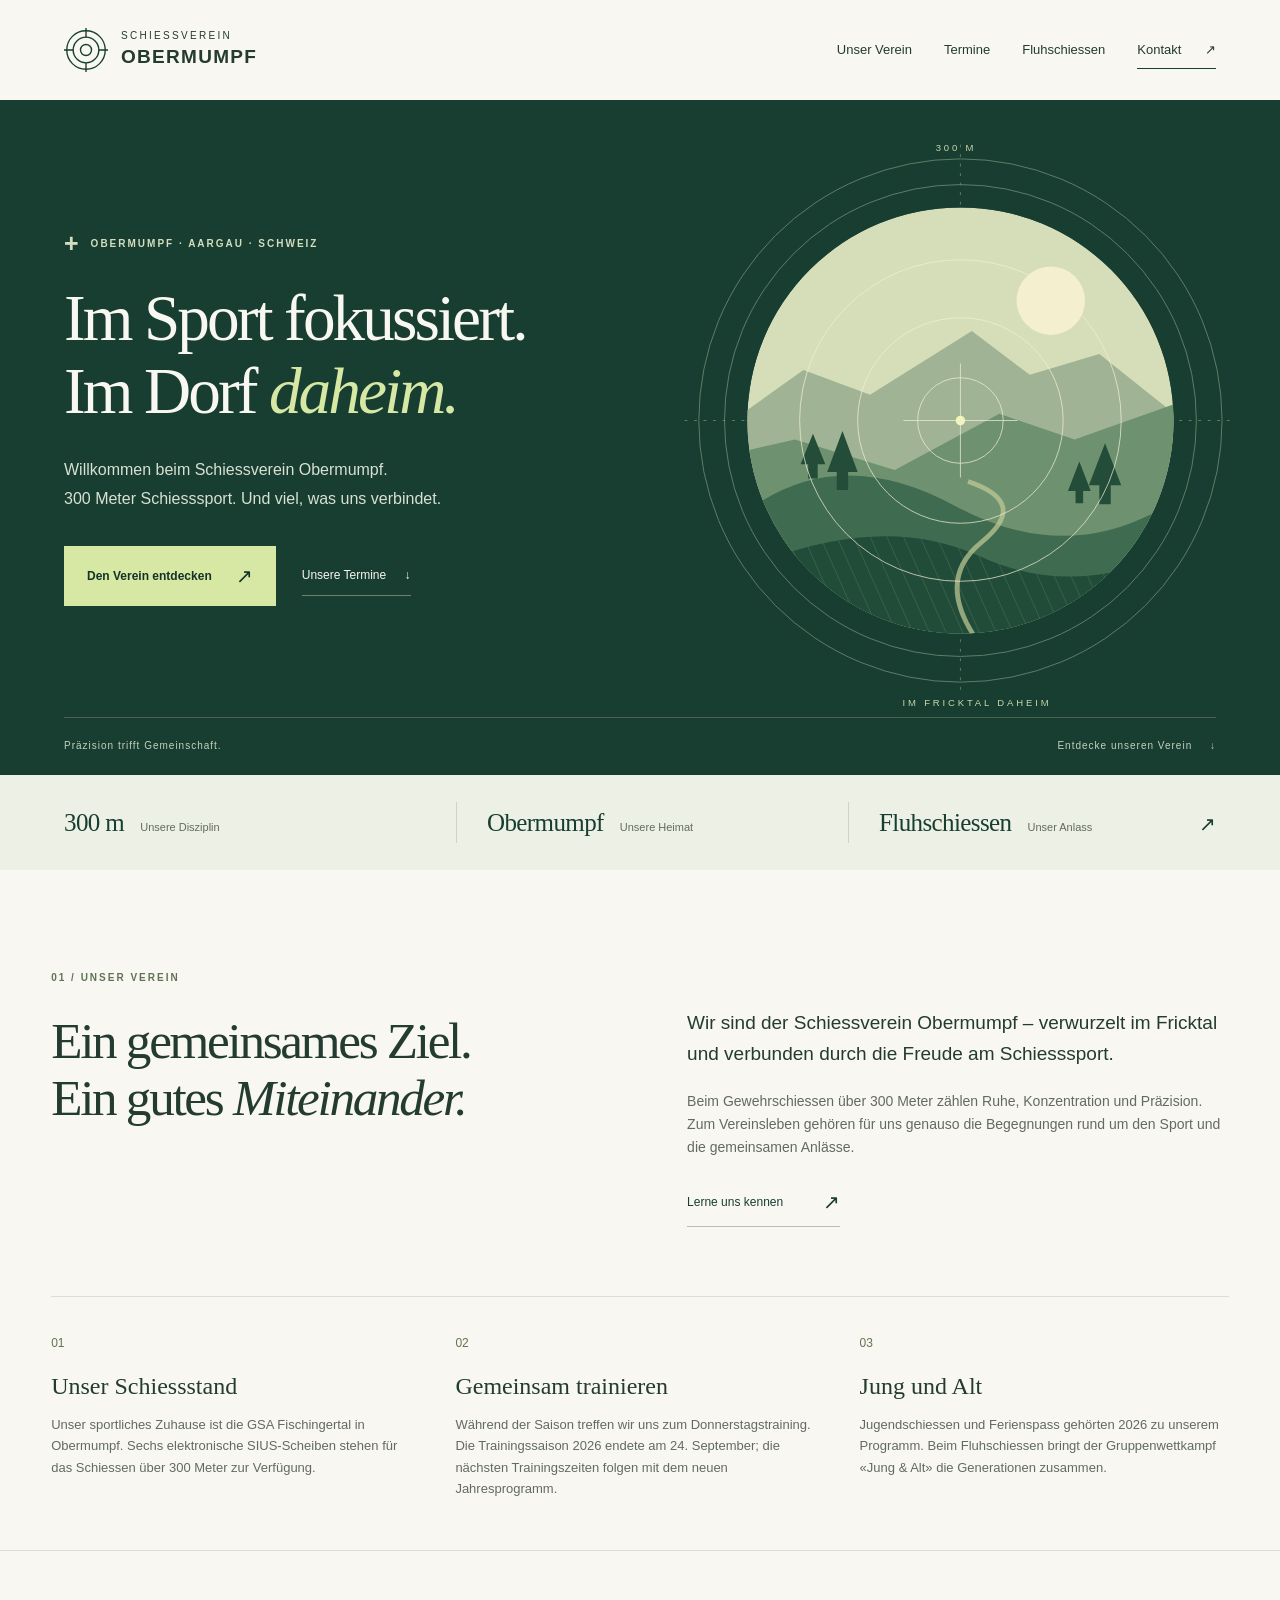
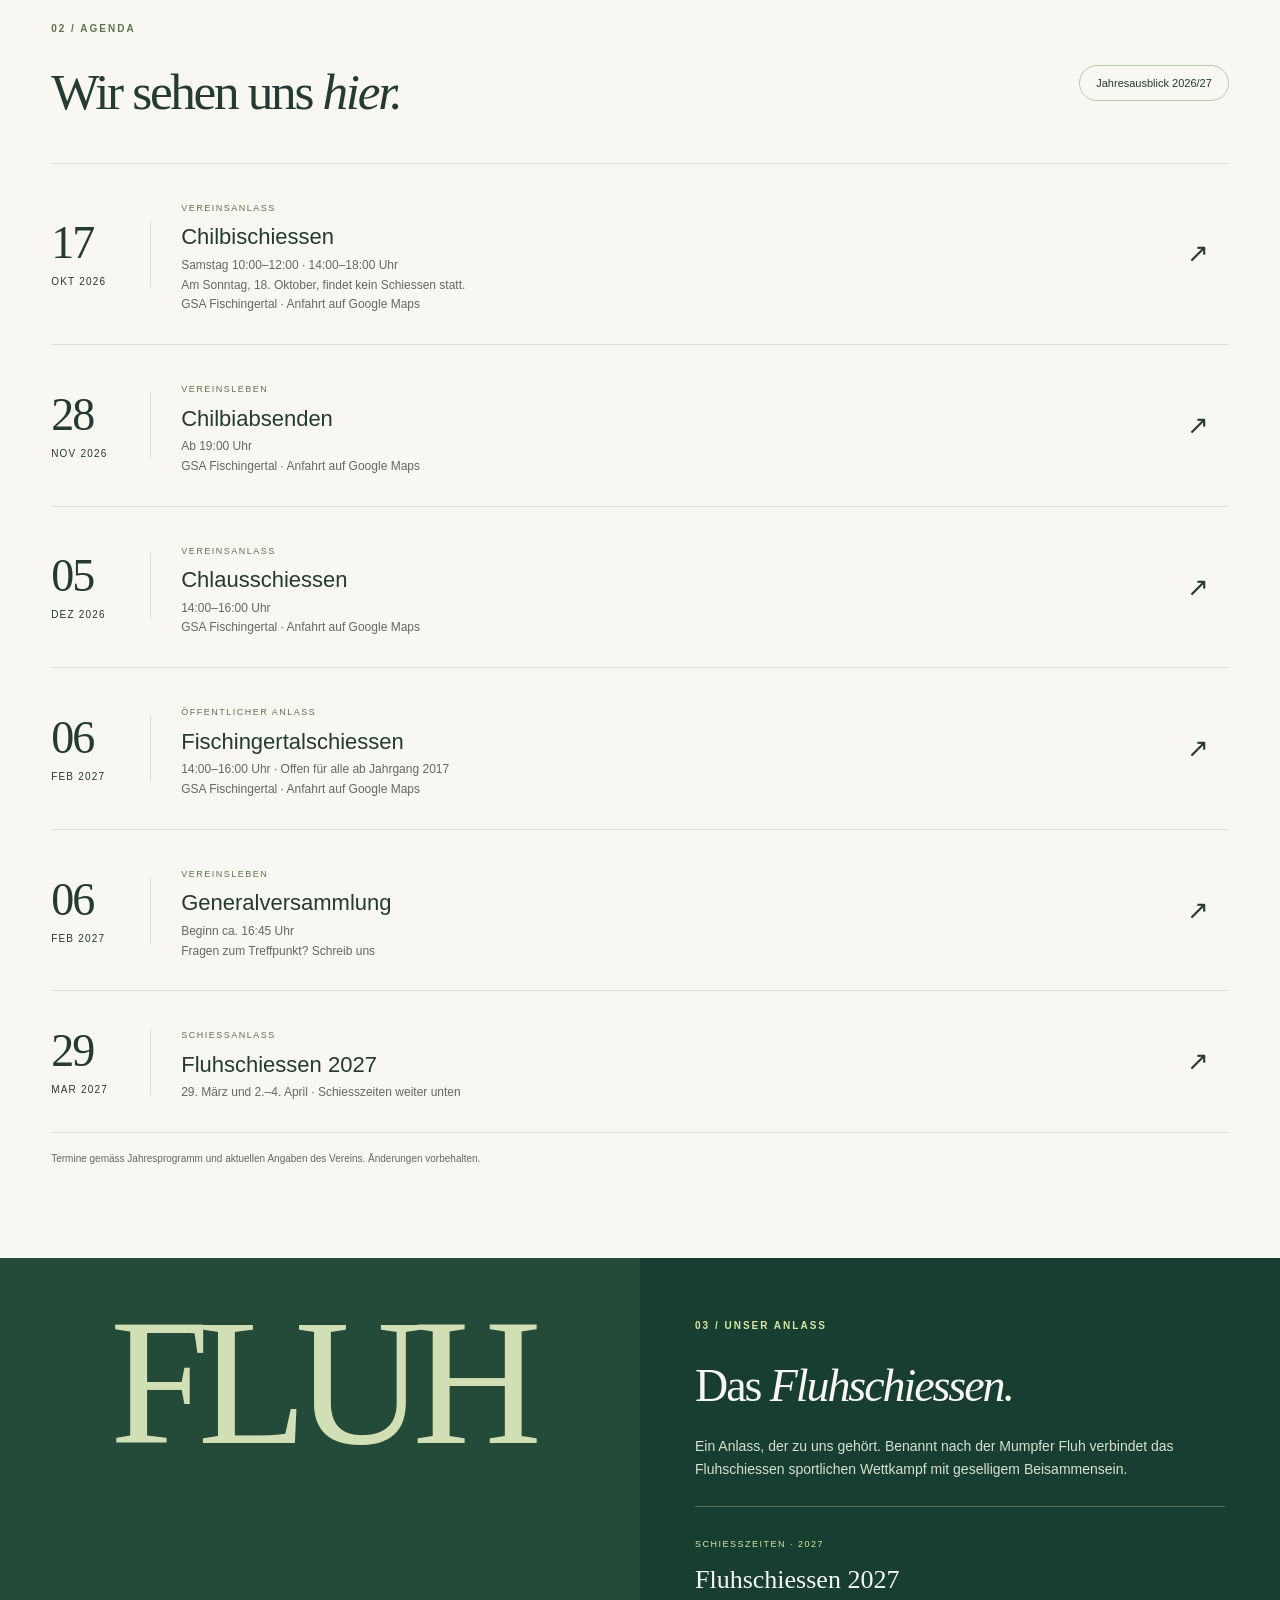
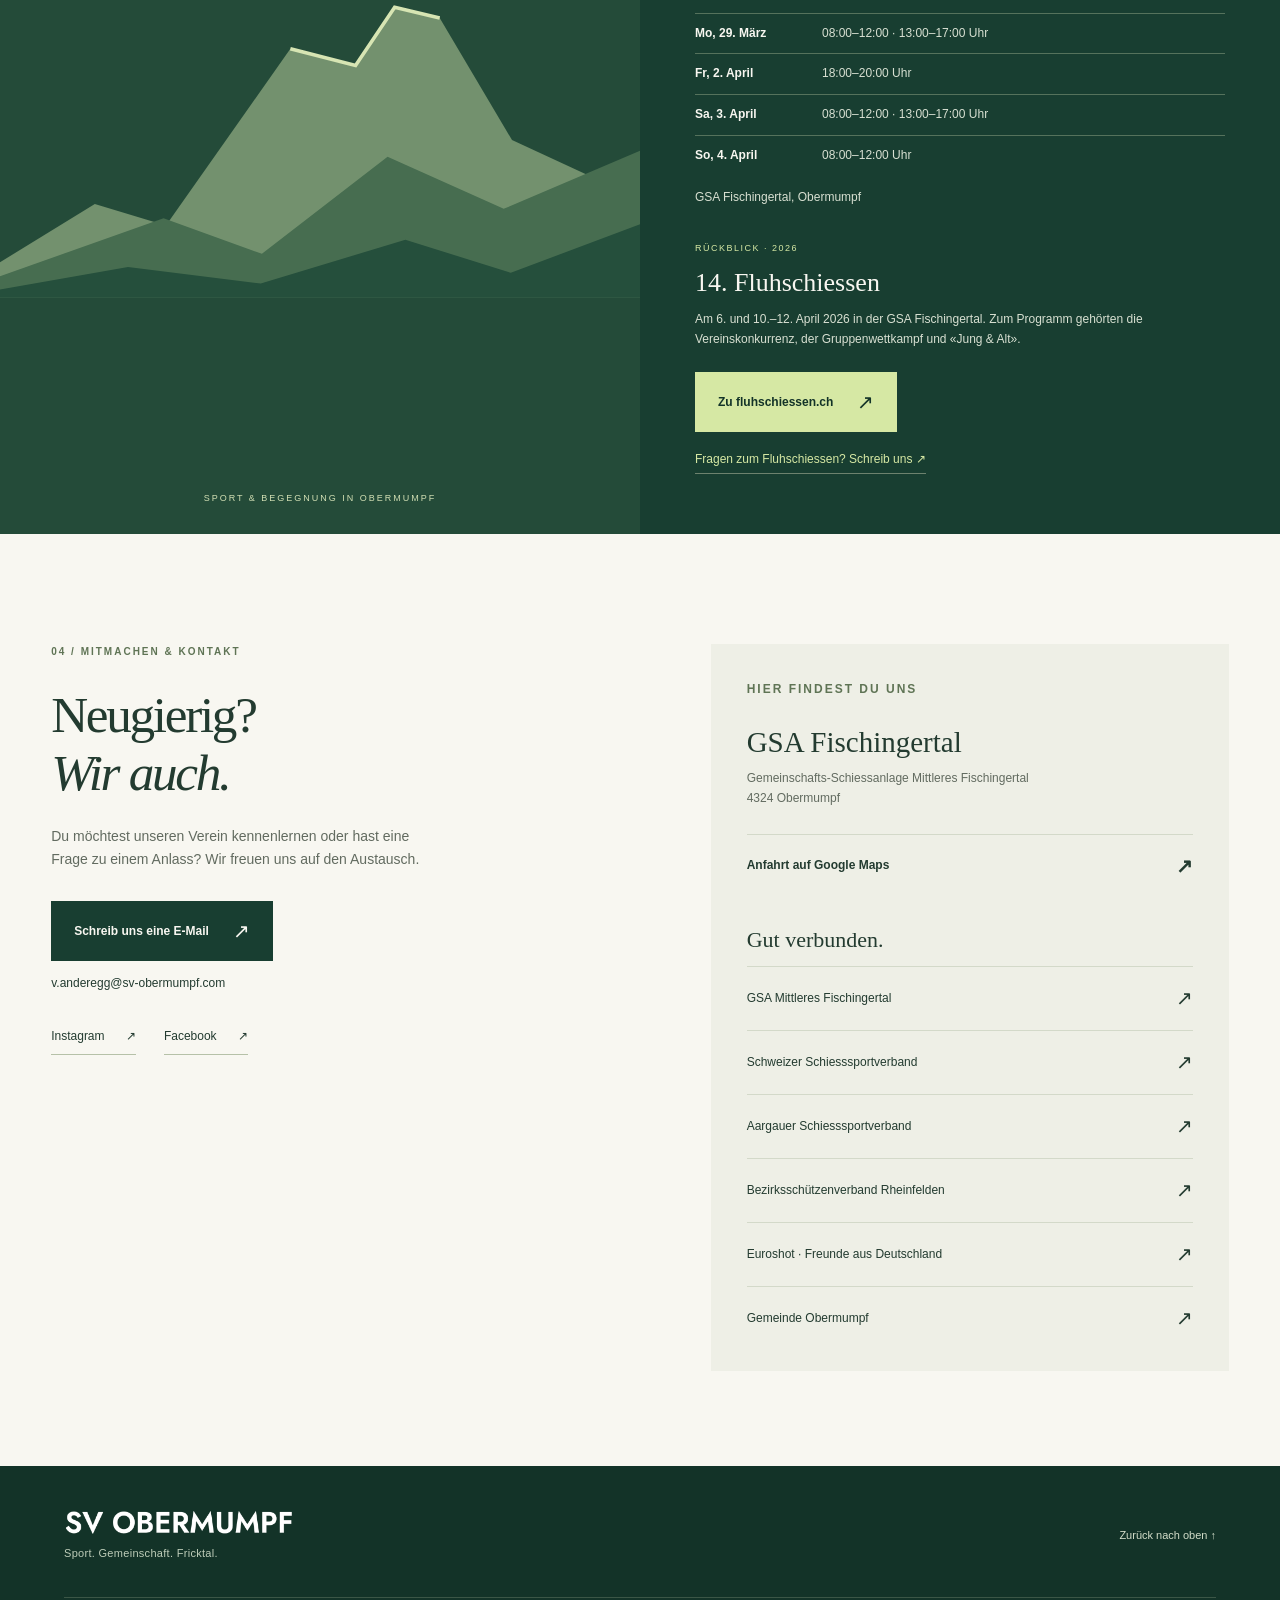
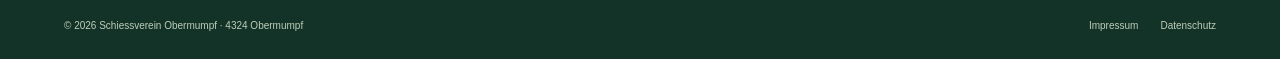
==== commit a86dc1b8: "fix: correct Chilbi shooting times and awards date" ====
--- a/public/index.html
+++ b/public/index.html
@@ -54,14 +54,14 @@
     <section class="section dates-section" id="termine" aria-labelledby="dates-title">
       <div class="section-heading"><div><p class="eyebrow">02 / AGENDA</p><h2 id="dates-title">Wir sehen uns <em>hier.</em></h2></div><span class="year-tag">Jahresausblick 2026/27</span></div>
       <div class="event-list">
-        <a class="event" href="https://maps.app.goo.gl/QpeW9EoGUyx5RUZx9"><time class="date-range" datetime="2026-10-17"><strong>17–18</strong><span>OKT 2026</span></time><div><span class="event-type">VEREINSANLASS</span><h3>Chilbischiessen</h3><p>Samstag 14:00–18:00 · Sonntag 14:00–16:00 Uhr</p><p>GSA Fischingertal · Anfahrt auf Google Maps</p></div><span class="event-arrow" aria-hidden="true">↗</span></a>
-        <a class="event" href="https://maps.app.goo.gl/QpeW9EoGUyx5RUZx9"><time datetime="2026-11-21"><strong>21</strong><span>NOV 2026</span></time><div><span class="event-type">VEREINSLEBEN</span><h3>Chilbiabsenden</h3><p>Ab 19:00 Uhr</p><p>GSA Fischingertal · Anfahrt auf Google Maps</p></div><span class="event-arrow" aria-hidden="true">↗</span></a>
+        <a class="event" href="https://maps.app.goo.gl/QpeW9EoGUyx5RUZx9"><time datetime="2026-10-17"><strong>17</strong><span>OKT 2026</span></time><div><span class="event-type">VEREINSANLASS</span><h3>Chilbischiessen</h3><p>Samstag 10:00–12:00 · 14:00–18:00 Uhr</p><p>Am Sonntag, 18. Oktober, findet kein Schiessen statt.</p><p>GSA Fischingertal · Anfahrt auf Google Maps</p></div><span class="event-arrow" aria-hidden="true">↗</span></a>
+        <a class="event" href="https://maps.app.goo.gl/QpeW9EoGUyx5RUZx9"><time datetime="2026-11-28"><strong>28</strong><span>NOV 2026</span></time><div><span class="event-type">VEREINSLEBEN</span><h3>Chilbiabsenden</h3><p>Ab 19:00 Uhr</p><p>GSA Fischingertal · Anfahrt auf Google Maps</p></div><span class="event-arrow" aria-hidden="true">↗</span></a>
         <a class="event" href="https://maps.app.goo.gl/QpeW9EoGUyx5RUZx9"><time datetime="2026-12-05"><strong>05</strong><span>DEZ 2026</span></time><div><span class="event-type">VEREINSANLASS</span><h3>Chlausschiessen</h3><p>14:00–16:00 Uhr</p><p>GSA Fischingertal · Anfahrt auf Google Maps</p></div><span class="event-arrow" aria-hidden="true">↗</span></a>
         <a class="event" href="https://maps.app.goo.gl/QpeW9EoGUyx5RUZx9"><time datetime="2027-02-06"><strong>06</strong><span>FEB 2027</span></time><div><span class="event-type">ÖFFENTLICHER ANLASS</span><h3>Fischingertalschiessen</h3><p>14:00–16:00 Uhr · Offen für alle ab Jahrgang 2017</p><p>GSA Fischingertal · Anfahrt auf Google Maps</p></div><span class="event-arrow" aria-hidden="true">↗</span></a>
         <a class="event" href="#kontakt"><time datetime="2027-02-06"><strong>06</strong><span>FEB 2027</span></time><div><span class="event-type">VEREINSLEBEN</span><h3>Generalversammlung</h3><p>Beginn ca. 16:45 Uhr</p><p>Fragen zum Treffpunkt? Schreib uns</p></div><span class="event-arrow" aria-hidden="true">↗</span></a>
         <a class="event" href="#fluhschiessen"><time datetime="2027-03-29"><strong>29</strong><span>MAR 2027</span></time><div><span class="event-type">SCHIESSANLASS</span><h3>Fluhschiessen 2027</h3><p>29. März und 2.–4. April · Schiesszeiten weiter unten</p></div><span class="event-arrow" aria-hidden="true">↗</span></a>
       </div>
-      <p class="source-note">Termine 2026 gemäss Jahresprogramm; Angaben für 2027 vom Verein. Änderungen vorbehalten.</p>
+      <p class="source-note">Termine gemäss Jahresprogramm und aktuellen Angaben des Vereins. Änderungen vorbehalten.</p>
     </section>
 
     <section class="fluh-section" id="fluhschiessen" aria-labelledby="fluh-title">
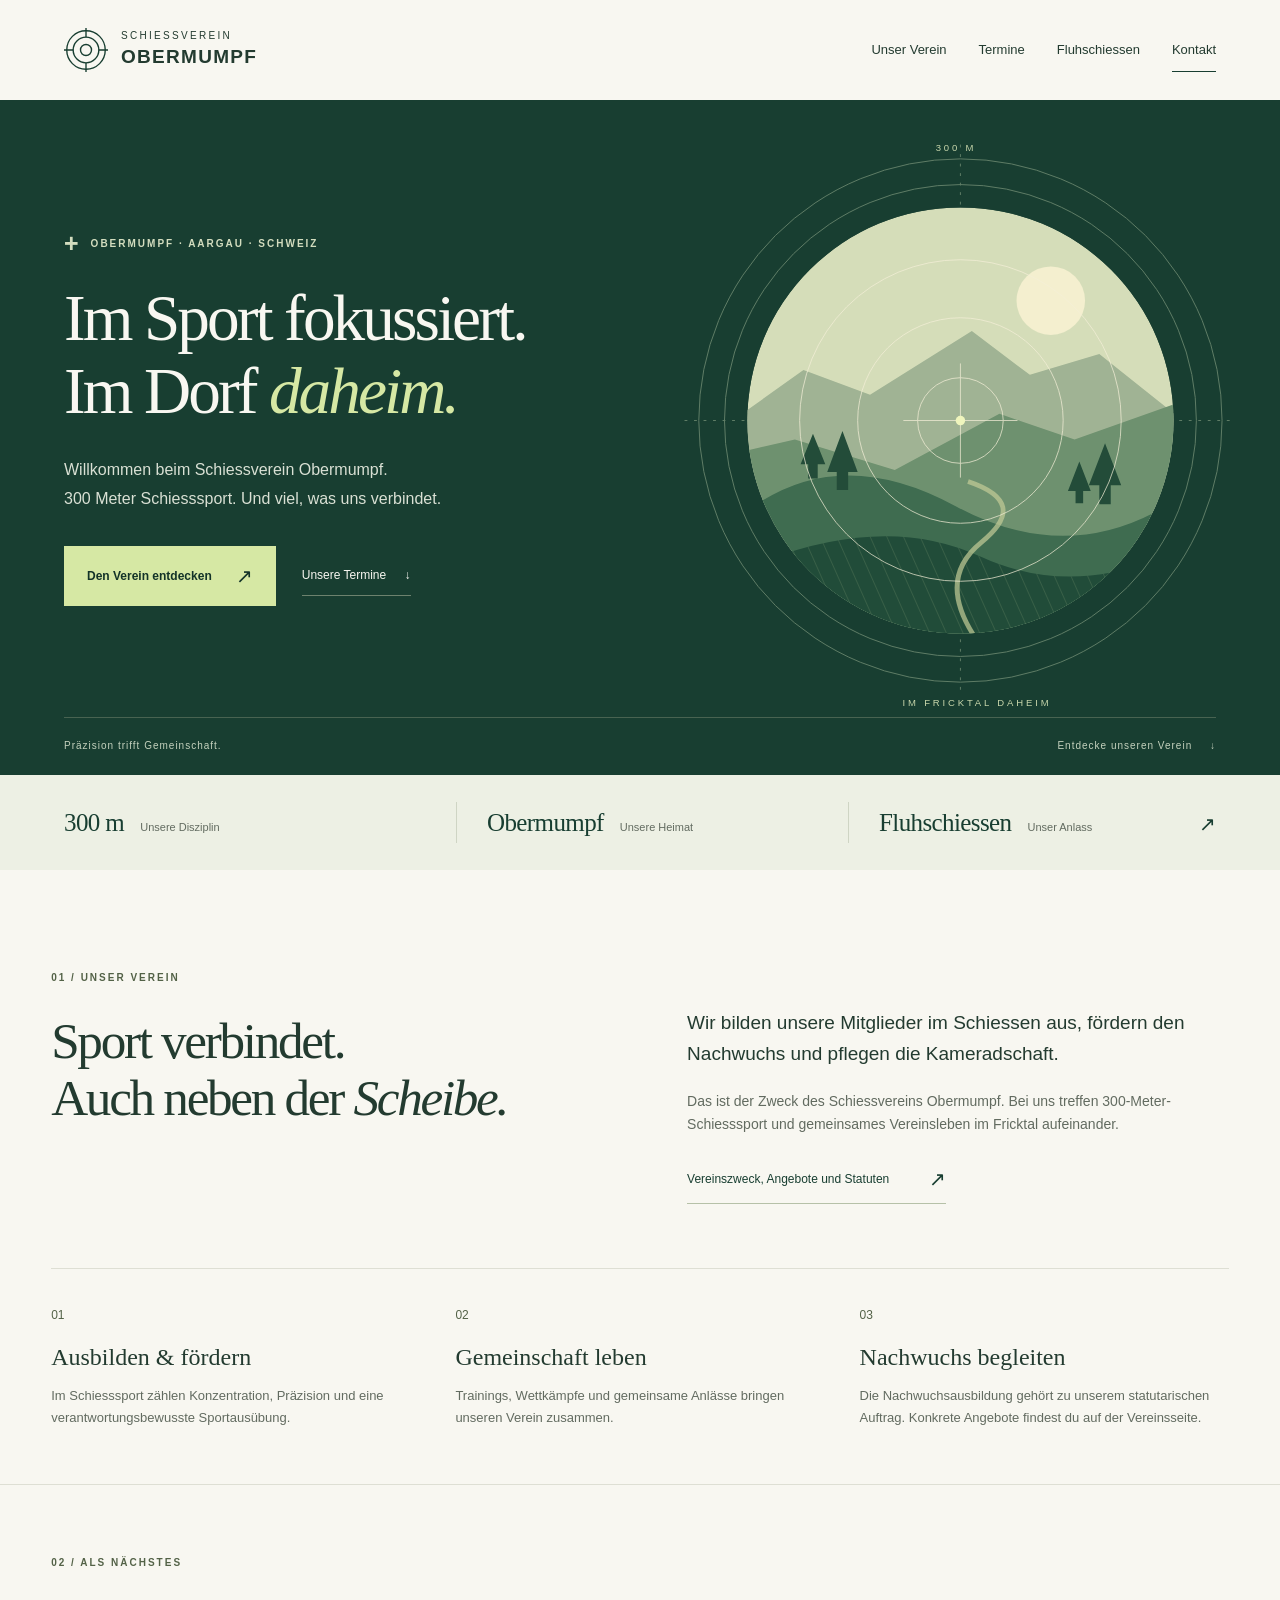
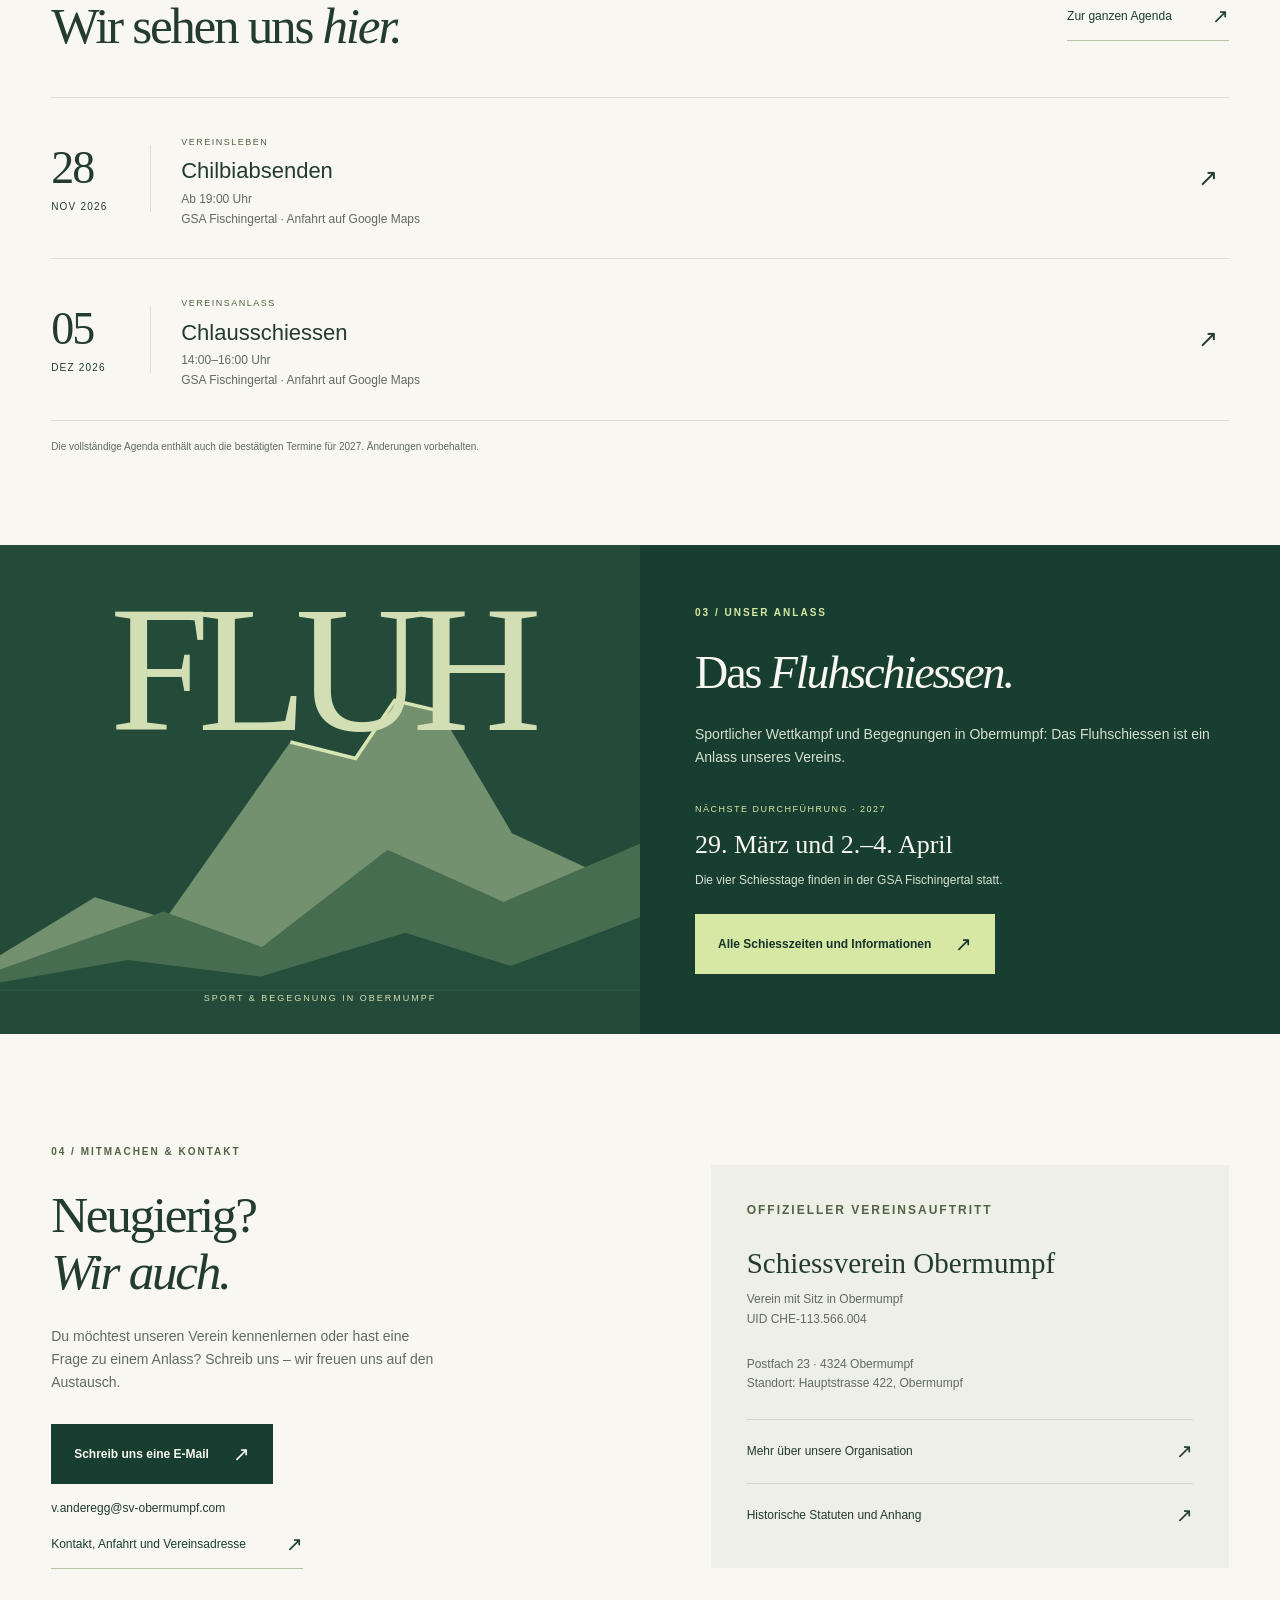
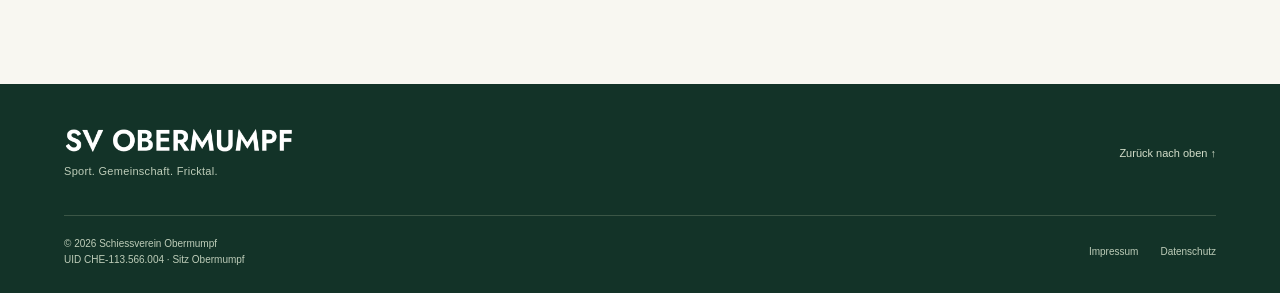
==== commit 1b3d311e: "feat: add multipage club website and accessible statutes" ====
--- a/public/index.html
+++ b/public/index.html
@@ -4,32 +4,30 @@
   <meta charset="utf-8">
   <meta name="viewport" content="width=device-width, initial-scale=1">
   <meta name="theme-color" content="#183e31">
-  <meta name="description" content="Schiessverein Obermumpf: 300-Meter-Schiesssport im Fricktal. Entdecke unseren Verein, die nächsten Anlässe und das Fluhschiessen.">
-  <title>Schiessverein Obermumpf · Sport. Gemeinschaft. Fricktal.</title>
+  <title>Sport. Gemeinschaft. Fricktal. · Schiessverein Obermumpf</title>
+  <meta name="description" content="Der offizielle Webauftritt des Schiessvereins Obermumpf: 300-Meter-Schiesssport, Vereinsleben, Termine und Fluhschiessen.">
+  <link rel="canonical" href="https://www.sv-obermumpf.com/">
   <link rel="icon" href="./favicon.svg" type="image/svg+xml">
   <link rel="stylesheet" href="./styles.css">
   <script src="./script.js" defer></script>
 </head>
-<body>
+<body id="seitenanfang">
   <a class="skip-link" href="#inhalt">Zum Inhalt springen</a>
   <header class="site-header">
-    <a class="brand" href="#start" aria-label="Schiessverein Obermumpf – Startseite">
+    <a class="brand" href="./index.html" aria-label="Schiessverein Obermumpf – Startseite">
       <svg class="brand-mark" viewBox="0 0 48 48" aria-hidden="true"><circle cx="24" cy="24" r="21"/><circle cx="24" cy="24" r="14"/><circle cx="24" cy="24" r="6"/><path d="M24 0v10m0 28v10M0 24h10m28 0h10"/></svg>
-      <span>SCHIESSVEREIN<strong>OBERMUMPF</strong></span>
+      <span>SCHIESSVEREIN <strong>OBERMUMPF</strong></span>
     </a>
     <button class="menu-toggle" type="button" aria-expanded="false" aria-controls="navigation" hidden>Menü <span aria-hidden="true">☰</span></button>
-    <nav id="navigation" aria-label="Hauptnavigation">
-      <a href="#verein">Unser Verein</a><a href="#termine">Termine</a><a href="#fluhschiessen">Fluhschiessen</a><a class="nav-contact" href="#kontakt">Kontakt <span aria-hidden="true">↗</span></a>
-    </nav>
+    <nav id="navigation" aria-label="Hauptnavigation"><a href="./verein.html">Unser Verein</a><a href="./termine.html">Termine</a><a href="./fluhschiessen.html">Fluhschiessen</a><a href="./kontakt.html" class="nav-contact">Kontakt</a></nav>
   </header>
-
-  <main id="inhalt">
+  <main id="inhalt" tabindex="-1">
     <section class="hero" id="start" aria-labelledby="hero-title">
       <div class="hero-content">
         <p class="eyebrow"><span class="little-cross" aria-hidden="true">+</span> OBERMUMPF · AARGAU · SCHWEIZ</p>
         <h1 id="hero-title">Im Sport fokussiert.<br>Im Dorf <em>daheim.</em></h1>
         <p class="hero-intro">Willkommen beim Schiessverein Obermumpf.<br>300 Meter Schiesssport. Und viel, was uns verbindet.</p>
-        <div class="hero-actions"><a class="button button-lime" href="#verein">Den Verein entdecken <span aria-hidden="true">↗</span></a><a class="quiet-link" href="#termine">Unsere Termine <span aria-hidden="true">↓</span></a></div>
+        <div class="hero-actions"><a class="button button-lime" href="./verein.html">Den Verein entdecken <span aria-hidden="true">↗</span></a><a class="quiet-link" href="./termine.html">Unsere Termine <span aria-hidden="true">↓</span></a></div>
       </div>
       <div class="hero-art" aria-hidden="true">
         <svg viewBox="0 0 600 610" xmlns="http://www.w3.org/2000/svg">
@@ -42,55 +40,29 @@
       </div>
       <div class="hero-bottom"><span>Präzision trifft Gemeinschaft.</span><span>Entdecke unseren Verein <span aria-hidden="true">↓</span></span></div>
     </section>
-
-    <div class="facts-strip" aria-label="Unser Verein auf einen Blick"><span><strong>300 m</strong> Unsere Disziplin</span><span><strong>Obermumpf</strong> Unsere Heimat</span><a href="#fluhschiessen"><strong>Fluhschiessen</strong> Unser Anlass <span aria-hidden="true">↗</span></a></div>
-
+    <div class="facts-strip" role="group" aria-label="Unser Verein auf einen Blick"><span><strong>300 m</strong> Unsere Disziplin</span><span><strong>Obermumpf</strong> Unsere Heimat</span><a href="./fluhschiessen.html"><strong>Fluhschiessen</strong> Unser Anlass <span aria-hidden="true">↗</span></a></div>
     <section class="section about" id="verein" aria-labelledby="about-title">
-      <div><p class="eyebrow">01 / UNSER VEREIN</p><h2 id="about-title">Ein gemeinsames Ziel.<br>Ein gutes <em>Miteinander.</em></h2></div>
-      <div class="about-copy"><p class="lead">Wir sind der Schiessverein Obermumpf – verwurzelt im Fricktal und verbunden durch die Freude am Schiesssport.</p><p>Beim Gewehrschiessen über 300 Meter zählen Ruhe, Konzentration und Präzision. Zum Vereinsleben gehören für uns genauso die Begegnungen rund um den Sport und die gemeinsamen Anlässe.</p><a class="text-link" href="#kontakt">Lerne uns kennen <span aria-hidden="true">↗</span></a></div>
-      <div class="club-details"><article><span class="detail-number">01</span><h3>Unser Schiessstand</h3><p>Unser sportliches Zuhause ist die GSA Fischingertal in Obermumpf. Sechs elektronische SIUS-Scheiben stehen für das Schiessen über 300 Meter zur Verfügung.</p></article><article><span class="detail-number">02</span><h3>Gemeinsam trainieren</h3><p>Während der Saison treffen wir uns zum Donnerstagstraining. Die Trainingssaison 2026 endete am 24. September; die nächsten Trainingszeiten folgen mit dem neuen Jahresprogramm.</p></article><article><span class="detail-number">03</span><h3>Jung und Alt</h3><p>Jugendschiessen und Ferienspass gehörten 2026 zu unserem Programm. Beim Fluhschiessen bringt der Gruppenwettkampf «Jung &amp; Alt» die Generationen zusammen.</p></article></div>
+      <div><p class="eyebrow">01 / UNSER VEREIN</p><h2 id="about-title">Sport verbindet.<br>Auch neben der <em>Scheibe.</em></h2></div>
+      <div class="about-copy"><p class="lead">Wir bilden unsere Mitglieder im Schiessen aus, fördern den Nachwuchs und pflegen die Kameradschaft.</p><p>Das ist der Zweck des Schiessvereins Obermumpf. Bei uns treffen 300-Meter-Schiesssport und gemeinsames Vereinsleben im Fricktal aufeinander.</p><a class="text-link" href="./verein.html">Vereinszweck, Angebote und Statuten <span aria-hidden="true">↗</span></a></div>
+      <div class="club-details"><article><span class="detail-number">01</span><h3>Ausbilden &amp; fördern</h3><p>Im Schiesssport zählen Konzentration, Präzision und eine verantwortungsbewusste Sportausübung.</p></article><article><span class="detail-number">02</span><h3>Gemeinschaft leben</h3><p>Trainings, Wettkämpfe und gemeinsame Anlässe bringen unseren Verein zusammen.</p></article><article><span class="detail-number">03</span><h3>Nachwuchs begleiten</h3><p>Die Nachwuchsausbildung gehört zu unserem statutarischen Auftrag. Konkrete Angebote findest du auf der Vereinsseite.</p></article></div>
     </section>
-
     <section class="section dates-section" id="termine" aria-labelledby="dates-title">
-      <div class="section-heading"><div><p class="eyebrow">02 / AGENDA</p><h2 id="dates-title">Wir sehen uns <em>hier.</em></h2></div><span class="year-tag">Jahresausblick 2026/27</span></div>
-      <div class="event-list">
-        <a class="event" href="https://maps.app.goo.gl/QpeW9EoGUyx5RUZx9"><time datetime="2026-10-17"><strong>17</strong><span>OKT 2026</span></time><div><span class="event-type">VEREINSANLASS</span><h3>Chilbischiessen</h3><p>Samstag 10:00–12:00 · 14:00–18:00 Uhr</p><p>Am Sonntag, 18. Oktober, findet kein Schiessen statt.</p><p>GSA Fischingertal · Anfahrt auf Google Maps</p></div><span class="event-arrow" aria-hidden="true">↗</span></a>
-        <a class="event" href="https://maps.app.goo.gl/QpeW9EoGUyx5RUZx9"><time datetime="2026-11-28"><strong>28</strong><span>NOV 2026</span></time><div><span class="event-type">VEREINSLEBEN</span><h3>Chilbiabsenden</h3><p>Ab 19:00 Uhr</p><p>GSA Fischingertal · Anfahrt auf Google Maps</p></div><span class="event-arrow" aria-hidden="true">↗</span></a>
-        <a class="event" href="https://maps.app.goo.gl/QpeW9EoGUyx5RUZx9"><time datetime="2026-12-05"><strong>05</strong><span>DEZ 2026</span></time><div><span class="event-type">VEREINSANLASS</span><h3>Chlausschiessen</h3><p>14:00–16:00 Uhr</p><p>GSA Fischingertal · Anfahrt auf Google Maps</p></div><span class="event-arrow" aria-hidden="true">↗</span></a>
-        <a class="event" href="https://maps.app.goo.gl/QpeW9EoGUyx5RUZx9"><time datetime="2027-02-06"><strong>06</strong><span>FEB 2027</span></time><div><span class="event-type">ÖFFENTLICHER ANLASS</span><h3>Fischingertalschiessen</h3><p>14:00–16:00 Uhr · Offen für alle ab Jahrgang 2017</p><p>GSA Fischingertal · Anfahrt auf Google Maps</p></div><span class="event-arrow" aria-hidden="true">↗</span></a>
-        <a class="event" href="#kontakt"><time datetime="2027-02-06"><strong>06</strong><span>FEB 2027</span></time><div><span class="event-type">VEREINSLEBEN</span><h3>Generalversammlung</h3><p>Beginn ca. 16:45 Uhr</p><p>Fragen zum Treffpunkt? Schreib uns</p></div><span class="event-arrow" aria-hidden="true">↗</span></a>
-        <a class="event" href="#fluhschiessen"><time datetime="2027-03-29"><strong>29</strong><span>MAR 2027</span></time><div><span class="event-type">SCHIESSANLASS</span><h3>Fluhschiessen 2027</h3><p>29. März und 2.–4. April · Schiesszeiten weiter unten</p></div><span class="event-arrow" aria-hidden="true">↗</span></a>
-      </div>
-      <p class="source-note">Termine gemäss Jahresprogramm und aktuellen Angaben des Vereins. Änderungen vorbehalten.</p>
+      <div class="section-heading"><div><p class="eyebrow">02 / ALS NÄCHSTES</p><h2 id="dates-title">Wir sehen uns <em>hier.</em></h2></div><a class="text-link" href="./termine.html">Zur ganzen Agenda <span aria-hidden="true">↗</span></a></div>
+      <div class="event-list"><a class="event" href="https://maps.app.goo.gl/QpeW9EoGUyx5RUZx9"><time datetime="2026-11-28"><strong>28</strong><span>NOV 2026</span></time><div><span class="event-type">VEREINSLEBEN</span><h3>Chilbiabsenden</h3><p>Ab 19:00 Uhr</p><p>GSA Fischingertal · Anfahrt auf Google Maps</p></div><span class="event-arrow" aria-hidden="true">↗</span></a><a class="event" href="https://maps.app.goo.gl/QpeW9EoGUyx5RUZx9"><time datetime="2026-12-05"><strong>05</strong><span>DEZ 2026</span></time><div><span class="event-type">VEREINSANLASS</span><h3>Chlausschiessen</h3><p>14:00–16:00 Uhr</p><p>GSA Fischingertal · Anfahrt auf Google Maps</p></div><span class="event-arrow" aria-hidden="true">↗</span></a></div>
+      <p class="source-note">Die vollständige Agenda enthält auch die bestätigten Termine für 2027. Änderungen vorbehalten.</p>
     </section>
-
     <section class="fluh-section" id="fluhschiessen" aria-labelledby="fluh-title">
       <div class="fluh-graphic" aria-hidden="true"><span class="fluh-word">FLUH</span><svg viewBox="0 0 540 340"><path d="M0 310 80 261 140 279 245 130 300 144 333 95 371 104 432 207 540 257V340H0Z" fill="#73916e"/><path d="m0 322 138-49 83 30 106-82 98 44 115-49v124H0Z" fill="#476d50"/><path d="m0 333 108-19 112 14 122-37 89 28 109-41v62H0Z" fill="#254f3c"/><path d="m245 130 55 14 33-49 38 9" fill="none" stroke="#d7e5b3" stroke-width="3"/></svg><span class="graphic-caption">SPORT & BEGEGNUNG IN OBERMUMPF</span></div>
-      <div class="fluh-content">
-        <p class="eyebrow">03 / UNSER ANLASS</p>
-        <h2 id="fluh-title">Das <em>Fluhschiessen.</em></h2>
-        <p>Ein Anlass, der zu uns gehört. Benannt nach der Mumpfer Fluh verbindet das Fluhschiessen sportlichen Wettkampf mit geselligem Beisammensein.</p>
-        <div class="fluh-schedule">
-          <span class="event-type">SCHIESSZEITEN · 2027</span>
-          <h3>Fluhschiessen 2027</h3>
-          <dl>
-            <div><dt><time datetime="2027-03-29">Mo, 29. März</time></dt><dd>08:00–12:00 · 13:00–17:00 Uhr</dd></div>
-            <div><dt><time datetime="2027-04-02">Fr, 2. April</time></dt><dd>18:00–20:00 Uhr</dd></div>
-            <div><dt><time datetime="2027-04-03">Sa, 3. April</time></dt><dd>08:00–12:00 · 13:00–17:00 Uhr</dd></div>
-            <div><dt><time datetime="2027-04-04">So, 4. April</time></dt><dd>08:00–12:00 Uhr</dd></div>
-          </dl>
-          <p>GSA Fischingertal, Obermumpf</p>
-        </div>
-        <div class="fluh-retrospective"><span class="event-type">RÜCKBLICK · 2026</span><h3>14. Fluhschiessen</h3><p>Am 6. und 10.–12. April 2026 in der GSA Fischingertal. Zum Programm gehörten die Vereinskonkurrenz, der Gruppenwettkampf und «Jung &amp; Alt».</p></div>
-        <a class="button button-lime" href="https://fluhschiessen.ch">Zu fluhschiessen.ch <span aria-hidden="true">↗</span></a><a class="fluh-contact" href="mailto:v.anderegg@sv-obermumpf.com?subject=Anfrage%20Fluhschiessen">Fragen zum Fluhschiessen? Schreib uns ↗</a>
-      </div>
+      <div class="fluh-content"><p class="eyebrow">03 / UNSER ANLASS</p><h2 id="fluh-title">Das <em>Fluhschiessen.</em></h2><p>Sportlicher Wettkampf und Begegnungen in Obermumpf: Das Fluhschiessen ist ein Anlass unseres Vereins.</p><div class="fluh-retrospective"><span class="event-type">NÄCHSTE DURCHFÜHRUNG · 2027</span><h3>29. März und 2.–4. April</h3><p>Die vier Schiesstage finden in der GSA Fischingertal statt.</p></div><a class="button button-lime" href="./fluhschiessen.html">Alle Schiesszeiten und Informationen <span aria-hidden="true">↗</span></a></div>
     </section>
-
     <section class="section contact-section" id="kontakt" aria-labelledby="contact-title">
-      <div><p class="eyebrow">04 / MITMACHEN & KONTAKT</p><h2 id="contact-title">Neugierig?<br><em>Wir auch.</em></h2><p class="contact-intro">Du möchtest unseren Verein kennenlernen oder hast eine Frage zu einem Anlass? Wir freuen uns auf den Austausch.</p><a class="button button-green" href="mailto:v.anderegg@sv-obermumpf.com">Schreib uns eine E-Mail <span aria-hidden="true">↗</span></a><p class="contact-email"><a href="mailto:v.anderegg@sv-obermumpf.com">v.anderegg@sv-obermumpf.com</a></p><div class="social-links" aria-label="Social Media"><a href="https://www.instagram.com/schiessverein_obermumpf_/">Instagram <span aria-hidden="true">↗</span></a><a href="https://www.facebook.com/SchiessvereinObermumpf/">Facebook <span aria-hidden="true">↗</span></a></div></div>
-      <aside class="link-panel" aria-labelledby="links-title"><p class="eyebrow">HIER FINDEST DU UNS</p><h3 id="links-title">GSA Fischingertal</h3><p>Gemeinschafts-Schiessanlage Mittleres Fischingertal<br>4324 Obermumpf</p><a class="map-link" href="https://maps.app.goo.gl/QpeW9EoGUyx5RUZx9">Anfahrt auf Google Maps <span aria-hidden="true">↗</span></a><h4>Gut verbunden.</h4><a href="https://www.obermumpf.ch/portrait/gemeinschafts-schiessanlage-mittleres-fischingertal-gsa.html/24">GSA Mittleres Fischingertal <span aria-hidden="true">↗</span></a><a href="https://www.swissshooting.ch/de/vereinssuche/">Schweizer Schiesssportverband <span aria-hidden="true">↗</span></a><a href="https://www.agsv.ch/verband/vereine-agsv/">Aargauer Schiesssportverband <span aria-hidden="true">↗</span></a><a href="https://www.bsvr.ch/">Bezirksschützenverband Rheinfelden <span aria-hidden="true">↗</span></a><a href="https://euroshot.de/">Euroshot · Freunde aus Deutschland <span aria-hidden="true">↗</span></a><a href="https://www.obermumpf.ch/">Gemeinde Obermumpf <span aria-hidden="true">↗</span></a></aside>
+      <div><p class="eyebrow">04 / MITMACHEN &amp; KONTAKT</p><h2 id="contact-title">Neugierig?<br><em>Wir auch.</em></h2><p class="contact-intro">Du möchtest unseren Verein kennenlernen oder hast eine Frage zu einem Anlass? Schreib uns – wir freuen uns auf den Austausch.</p><a class="button button-green" href="mailto:v.anderegg@sv-obermumpf.com">Schreib uns eine E-Mail <span aria-hidden="true">↗</span></a><p class="contact-email"><a href="mailto:v.anderegg@sv-obermumpf.com">v.anderegg@sv-obermumpf.com</a></p><p><a class="text-link" href="./kontakt.html">Kontakt, Anfahrt und Vereinsadresse <span aria-hidden="true">↗</span></a></p></div>
+      <aside class="link-panel"><p class="eyebrow">OFFIZIELLER VEREINSAUFTRITT</p><h3>Schiessverein Obermumpf</h3><p>Verein mit Sitz in Obermumpf<br>UID CHE-113.566.004</p><p>Postfach 23 · 4324 Obermumpf<br>Standort: Hauptstrasse 422, Obermumpf</p><a href="./verein.html#organisation">Mehr über unsere Organisation <span aria-hidden="true">↗</span></a><a href="./verein.html#statuten">Historische Statuten und Anhang <span aria-hidden="true">↗</span></a></aside>
     </section>
   </main>
-  <footer class="site-footer"><div><a class="footer-brand" href="#start"><img src="./assets/vereinslogo.png" alt="SV Obermumpf" width="1600" height="200" loading="lazy"><span>Sport. Gemeinschaft. Fricktal.</span></a><a class="back-top" href="#start">Zurück nach oben ↑</a></div><div class="footer-bottom"><span>© <span id="copyright-year">2026</span> Schiessverein Obermumpf · 4324 Obermumpf</span><span class="footer-legal"><a href="./impressum.html">Impressum</a><a href="./datenschutz.html">Datenschutz</a></span></div></footer>
+  <footer class="site-footer">
+    <div><a class="footer-brand" href="./index.html"><img src="./assets/vereinslogo.png" alt="SV Obermumpf" width="1600" height="200" loading="lazy"><span>Sport. Gemeinschaft. Fricktal.</span></a><a class="back-top" href="#seitenanfang">Zurück nach oben ↑</a></div>
+    <div class="footer-bottom"><span>© <span id="copyright-year">2026</span> Schiessverein Obermumpf<br><a href="./verein.html#organisation">UID CHE-113.566.004 · Sitz Obermumpf</a></span><span class="footer-legal"><a href="./impressum.html">Impressum</a><a href="./datenschutz.html">Datenschutz</a></span></div>
+  </footer>
 </body>
 </html>
--- a/public/styles.css
+++ b/public/styles.css
@@ -1,20 +1,126 @@
 :root{--forest:#183e31;--deep:#133328;--ink:#233b30;--muted:#626b60;--paper:#f8f7f1;--lime:#d6e8a4;--line:#dedfd4;--serif:Georgia,'Times New Roman',serif;--sans:Arial,Helvetica,sans-serif}
-*{box-sizing:border-box}html{scroll-behavior:smooth;scroll-padding-top:100px}body{margin:0;background:var(--paper);color:var(--ink);font:16px/1.65 var(--sans)}a{color:inherit;text-decoration:none}button{font:inherit}a,button{-webkit-tap-highlight-color:transparent}a:focus-visible,button:focus-visible{outline:3px solid #a67620;outline-offset:5px}::selection{background:var(--lime);color:var(--deep)}h1,h2,h3,p{margin-top:0}h1,h2{font-weight:400;letter-spacing:-.045em;line-height:1.12}h1,h2,em{font-family:var(--serif)}em{font-weight:400}h2{font-size:clamp(36px,4vw,55px);margin-bottom:24px}p{margin-bottom:20px}.skip-link{position:fixed;top:12px;left:12px;padding:10px 20px;background:white;z-index:10;transform:translateY(-200%)}.skip-link:focus{transform:translateY(0)}
-.site-header{height:100px;max-width:1440px;margin:auto;padding:0 5%;display:flex;align-items:center;justify-content:space-between;gap:24px}.brand{display:flex;align-items:center;gap:13px;line-height:1.45}.brand-mark{width:44px;height:44px;fill:none;stroke:var(--forest);stroke-width:1.5}.brand span{font-size:10px;letter-spacing:2.3px}.brand strong{display:block;font-size:19px;letter-spacing:1.3px}.site-header nav{display:flex;align-items:center;gap:32px;font-size:13px}.site-header nav a{padding:8px 0}.site-header nav a:hover{color:#54743a}.nav-contact{border-bottom:1px solid var(--forest)}.nav-contact span{margin-left:20px}.menu-toggle{display:none;border:1px solid var(--line);padding:8px 12px;background:transparent;color:var(--forest);cursor:pointer}.menu-toggle[hidden]{display:none}
-.hero{position:relative;overflow:hidden;max-width:1440px;margin:auto;background:var(--forest);color:var(--paper);padding:80px 5% 0;display:grid;grid-template-columns:1.13fr 1fr;align-items:center}.hero-content{position:relative;z-index:1;padding-bottom:60px}.eyebrow{font-size:10px;letter-spacing:2px;font-weight:700;margin-bottom:26px;line-height:1.6}.hero .eyebrow{color:#d3ddbf;display:flex;align-items:center;gap:10px}.little-cross{font-size:25px;line-height:1}.hero h1{font-size:clamp(46px,5.1vw,74px);margin-bottom:28px}.hero h1 em{color:var(--lime)}.hero-intro{font-size:16px;line-height:1.8;color:#d9e0d4;margin-bottom:32px}.hero-actions{display:flex;align-items:center;gap:26px;flex-wrap:wrap}.button{display:inline-flex;justify-content:space-between;align-items:center;gap:24px;padding:15px 23px;font-size:12px;font-weight:700;line-height:1.5;transition:background .2s,transform .2s}.button:hover{transform:translateY(-2px)}.button-lime{background:var(--lime);color:var(--deep)}.button-lime:hover{background:#e3efc3}.button-green{background:var(--forest);color:var(--paper)}.button-green:hover{background:#2b523f}.button span{font-size:20px;font-weight:400}.quiet-link{font-size:12px;border-bottom:1px solid #6d826e;padding:10px 0}.quiet-link span{margin-left:15px}.hero-art{align-self:start;margin:-43px -30px 0 0}.hero-art svg{display:block;width:100%;height:auto}.hero-bottom{grid-column:1/-1;display:flex;justify-content:space-between;border-top:1px solid #486351;font-size:10px;letter-spacing:1px;color:#c5d2be;padding:20px 0}.hero-bottom span span{margin-left:14px}
-.facts-strip{max-width:1440px;margin:auto;padding:27px 5%;background:#edf0e4;display:grid;grid-template-columns:repeat(3,1fr);gap:24px}.facts-strip>span,.facts-strip>a{display:flex;align-items:baseline;gap:16px;font-size:11px;color:#626b60}.facts-strip>span+span,.facts-strip>a{border-left:1px solid #cfd5c4;padding-left:30px}.facts-strip strong{font-family:var(--serif);font-size:25px;letter-spacing:-.6px;font-weight:400;color:var(--forest)}.facts-strip>a>span{margin-left:auto;color:var(--forest);font-size:20px}
-.section{max-width:1280px;margin:auto;padding:90px 4%}.about{display:grid;grid-template-columns:1fr 1fr;gap:8%;padding-top:100px;padding-bottom:90px}.about .eyebrow,.section .eyebrow{color:#5f7455}.about-copy{padding-top:37px;color:var(--muted);font-size:14px}.about-copy .lead{color:var(--ink);font-size:19px;line-height:1.65}.text-link{font-size:12px;color:var(--forest);display:inline-flex;align-items:center;gap:40px;border-bottom:1px solid #b6c1a8;padding:7px 0}.text-link span{font-size:20px}.dates-section{border-top:1px solid var(--line);padding-top:70px}.section-heading{display:flex;justify-content:space-between;align-items:center;gap:24px;margin-bottom:18px}.year-tag{font-size:11px;border:1px solid #bdc6b0;border-radius:30px;padding:8px 16px;white-space:nowrap}.event{display:grid;grid-template-columns:100px 1fr 42px;gap:30px;align-items:center;padding:29px 0;border-top:1px solid var(--line);transition:background .2s}.event:hover{background:#eeefe5}.event:last-child{border-bottom:1px solid var(--line)}.event time{border-right:1px solid var(--line);line-height:1.1;display:flex;flex-direction:column;gap:10px}.event time strong{font:46px/1 var(--serif);letter-spacing:-2px}.event time span{font-size:10px;letter-spacing:1.2px}.event-type{font-size:9px;letter-spacing:1.5px;color:#5f7455}.event h3{font-weight:400;font-size:22px;line-height:1.3;margin:4px 0}.event p{font-size:12px;color:var(--muted);margin:0}.event-arrow{font-size:26px}.source-note{font-size:10px;color:var(--muted);margin:18px 0 0}.source-note a{text-decoration:underline;text-underline-offset:3px}
-.fluh-section{max-width:1280px;margin:0 auto 20px;display:grid;grid-template-columns:1fr 1fr;background:var(--forest);color:var(--paper)}.fluh-graphic{position:relative;overflow:hidden;min-height:420px;background:#244b39;display:flex;flex-direction:column;justify-content:space-between;padding-top:35px}.fluh-word{font:clamp(100px,14vw,190px)/1 var(--serif);letter-spacing:-12px;text-align:center;color:#d2dfb4;z-index:1}.fluh-graphic svg{position:absolute;width:100%;height:100%;bottom:0;left:0;object-fit:cover}.graphic-caption{font-size:9px;letter-spacing:2px;position:relative;z-index:1;text-align:center;padding:28px 15px;color:#d2dfb4}.fluh-content{padding:60px 55px}.fluh-content .eyebrow{color:var(--lime)}.fluh-content h2{font-size:46px}.fluh-content p:not(.eyebrow){font-size:14px;color:#d8e0d2}.fluh-content .fluh-note{border-left:2px solid #91a778;padding-left:17px;font-size:12px!important;margin:25px 0}.fluh-content .button{margin-top:3px}
-.contact-section{display:grid;grid-template-columns:1fr 1fr;gap:12%;padding-top:90px;padding-bottom:95px}.contact-intro{font-size:14px;color:var(--muted);max-width:390px}.contact-section .button{margin-top:10px}.link-panel{background:#eeefe6;padding:36px;align-self:center}.link-panel h3{font:29px/1.3 var(--serif);margin-bottom:7px}.link-panel p{font-size:12px;color:var(--muted);margin-bottom:25px}.link-panel a{display:flex;justify-content:space-between;align-items:center;gap:20px;border-top:1px solid #d3d9c9;font-size:12px;padding:15px 0}.link-panel a:last-child{padding-bottom:0}.link-panel a span{font-size:20px}.link-panel a:hover{text-decoration:underline;text-underline-offset:4px}
-.site-footer{background:var(--deep);color:var(--paper);padding:42px 5% 24px}.site-footer>div{max-width:1160px;margin:auto;display:flex;justify-content:space-between;align-items:center;gap:24px}.footer-brand{font-size:20px;letter-spacing:1.5px;font-weight:700}.footer-brand span{font-size:11px;letter-spacing:.3px;font-weight:400;color:#becdb9;display:block;margin-top:7px}.back-top{font-size:11px;color:#d3ddc9}.site-footer .footer-bottom{border-top:1px solid #3b5646;margin-top:35px;padding-top:20px;font-size:10px;color:#becdb9}.legal{max-width:780px;min-height:65vh;padding:60px 24px;margin:auto}.legal h1{font-size:48px}.legal h2{font-size:27px;margin-top:35px}.legal a{text-decoration:underline;text-underline-offset:3px}
+*{box-sizing:border-box}html{scroll-behavior:smooth;scroll-padding-top:100px}body{margin:0;background:var(--paper);color:var(--ink);font:1rem/1.65 var(--sans)}a{color:inherit;text-decoration:none}button{font:inherit}a,button{-webkit-tap-highlight-color:transparent}a:focus-visible,button:focus-visible{outline:3px solid var(--paper);outline-offset:3px;box-shadow:0 0 0 6px var(--deep)}::selection{background:var(--lime);color:var(--deep)}h1,h2,h3,p{margin-top:0}h1,h2{font-weight:400;letter-spacing:-.045em;line-height:1.12}h1,h2,em{font-family:var(--serif)}em{font-weight:400}h2{font-size:clamp(2.25rem,4vw,3.4375rem);margin-bottom:24px}p{margin-bottom:20px}.skip-link{position:fixed;top:12px;left:12px;padding:10px 20px;background:white;z-index:10;transform:translateY(-200%)}.skip-link:focus{transform:translateY(0)}
+.site-header{min-height:100px;max-width:1440px;margin:auto;padding:0 5%;display:flex;align-items:center;justify-content:space-between;gap:24px}.brand{display:flex;align-items:center;gap:13px;line-height:1.45}.brand-mark{width:44px;height:44px;fill:none;stroke:var(--forest);stroke-width:1.5}.brand span{font-size:0.625rem;letter-spacing:2.3px}.brand strong{display:block;font-size:1.1875rem;letter-spacing:1.3px}.site-header nav{display:flex;align-items:center;gap:32px;font-size:0.8125rem}.site-header nav a{padding:8px 0}.site-header nav a:hover{color:#54743a}.nav-contact{border-bottom:1px solid var(--forest)}.nav-contact span{margin-left:20px}.menu-toggle{display:none;border:1px solid var(--line);padding:8px 12px;background:transparent;color:var(--forest);cursor:pointer}.menu-toggle[hidden]{display:none}
+.hero{position:relative;overflow:hidden;max-width:1440px;margin:auto;background:var(--forest);color:var(--paper);padding:80px 5% 0;display:grid;grid-template-columns:1.13fr 1fr;align-items:center}.hero-content{position:relative;z-index:1;padding-bottom:60px}.eyebrow{font-size:0.625rem;letter-spacing:2px;font-weight:700;margin-bottom:26px;line-height:1.6}.hero .eyebrow{color:#d3ddbf;display:flex;align-items:center;gap:10px}.little-cross{font-size:1.5625rem;line-height:1}.hero h1{font-size:clamp(2.875rem,5.1vw,4.625rem);margin-bottom:28px}.hero h1 em{color:var(--lime)}.hero-intro{font-size:1rem;line-height:1.8;color:#d9e0d4;margin-bottom:32px}.hero-actions{display:flex;align-items:center;gap:26px;flex-wrap:wrap}.button{display:inline-flex;justify-content:space-between;align-items:center;gap:24px;padding:15px 23px;font-size:0.75rem;font-weight:700;line-height:1.5;transition:background .2s,transform .2s}.button:hover{transform:translateY(-2px)}.button-lime{background:var(--lime);color:var(--deep)}.button-lime:hover{background:#e3efc3}.button-green{background:var(--forest);color:var(--paper)}.button-green:hover{background:#2b523f}.button span{font-size:1.25rem;font-weight:400}.quiet-link{font-size:0.75rem;border-bottom:1px solid #6d826e;padding:10px 0}.quiet-link span{margin-left:15px}.hero-art{align-self:start;margin:-43px -30px 0 0}.hero-art svg{display:block;width:100%;height:auto}.hero-bottom{grid-column:1/-1;display:flex;justify-content:space-between;border-top:1px solid #486351;font-size:0.625rem;letter-spacing:1px;color:#c5d2be;padding:20px 0}.hero-bottom span span{margin-left:14px}
+.facts-strip{max-width:1440px;margin:auto;padding:27px 5%;background:#edf0e4;display:grid;grid-template-columns:repeat(3,1fr);gap:24px}.facts-strip>span,.facts-strip>a{display:flex;align-items:baseline;gap:16px;font-size:0.6875rem;color:#626b60}.facts-strip>span+span,.facts-strip>a{border-left:1px solid #cfd5c4;padding-left:30px}.facts-strip strong{font-family:var(--serif);font-size:1.5625rem;letter-spacing:-.6px;font-weight:400;color:var(--forest)}.facts-strip>a>span{margin-left:auto;color:var(--forest);font-size:1.25rem}
+.section{max-width:1280px;margin:auto;padding:90px 4%}.about{display:grid;grid-template-columns:1fr 1fr;gap:8%;padding-top:100px;padding-bottom:90px}.about .eyebrow,.section .eyebrow{color:#536247}.about-copy{padding-top:37px;color:var(--muted);font-size:0.875rem}.about-copy .lead{color:var(--ink);font-size:1.1875rem;line-height:1.65}.text-link{font-size:0.75rem;color:var(--forest);display:inline-flex;align-items:center;gap:40px;border-bottom:1px solid #b6c1a8;padding:7px 0}.text-link span{font-size:1.25rem}.dates-section{border-top:1px solid var(--line);padding-top:70px}.section-heading{display:flex;justify-content:space-between;align-items:center;gap:24px;margin-bottom:18px}.year-tag{font-size:0.6875rem;border:1px solid #bdc6b0;border-radius:30px;padding:8px 16px;white-space:nowrap}.event{display:grid;grid-template-columns:6.25rem minmax(0,1fr) 2.625rem;gap:30px;align-items:center;padding:29px 0;border-top:1px solid var(--line);transition:background .2s}.event:hover{background:#eeefe5}.event:last-child{border-bottom:1px solid var(--line)}.event time{border-right:1px solid var(--line);line-height:1.1;display:flex;flex-direction:column;gap:10px}.event time strong{font:2.875rem/1 var(--serif);letter-spacing:-2px}.event time span{font-size:0.625rem;letter-spacing:1.2px}.event-type{font-size:0.5625rem;letter-spacing:1.5px;color:#536247}.event h3{font-weight:400;font-size:1.375rem;line-height:1.3;margin:4px 0}.event p{font-size:0.75rem;color:var(--muted);margin:0}.event-arrow{font-size:1.625rem}.source-note{font-size:0.625rem;color:var(--muted);margin:18px 0 0}.source-note a{text-decoration:underline;text-underline-offset:3px}
+.fluh-section{max-width:1280px;margin:0 auto 20px;display:grid;grid-template-columns:1fr 1fr;background:var(--forest);color:var(--paper)}.fluh-graphic{position:relative;overflow:hidden;min-height:420px;background:#244b39;display:flex;flex-direction:column;justify-content:space-between;padding-top:35px}.fluh-word{font:clamp(100px,14vw,190px)/1 var(--serif);letter-spacing:-12px;text-align:center;color:#d2dfb4;z-index:1}.fluh-graphic svg{position:absolute;width:100%;height:100%;bottom:0;left:0;object-fit:cover}.graphic-caption{font-size:0.5625rem;letter-spacing:2px;position:relative;z-index:1;text-align:center;padding:28px 15px;color:#d2dfb4}.fluh-content{padding:60px 55px}.fluh-content .eyebrow{color:var(--lime)}.fluh-content h2{font-size:2.875rem}.fluh-content p:not(.eyebrow){font-size:0.875rem;color:#d8e0d2}.fluh-content .fluh-note{border-left:2px solid #91a778;padding-left:17px;font-size:0.75rem!important;margin:25px 0}.fluh-content .button{margin-top:3px}
+.contact-section{display:grid;grid-template-columns:1fr 1fr;gap:12%;padding-top:90px;padding-bottom:95px}.contact-intro{font-size:0.875rem;color:var(--muted);max-width:390px}.contact-section .button{margin-top:10px}.link-panel{background:#eeefe6;padding:36px;align-self:center}.link-panel h3{font:1.8125rem/1.3 var(--serif);margin-bottom:7px}.link-panel p{font-size:0.75rem;color:var(--muted);margin-bottom:25px}.link-panel a{display:flex;justify-content:space-between;align-items:center;gap:20px;border-top:1px solid #d3d9c9;font-size:0.75rem;padding:15px 0}.link-panel a:last-child{padding-bottom:0}.link-panel a span{font-size:1.25rem}.link-panel a:hover{text-decoration:underline;text-underline-offset:4px}
+.site-footer{background:var(--deep);color:var(--paper);padding:42px 5% 24px}.site-footer>div{max-width:1160px;margin:auto;display:flex;justify-content:space-between;align-items:center;gap:24px}.footer-brand{font-size:1.25rem;letter-spacing:1.5px;font-weight:700}.footer-brand span{font-size:0.6875rem;letter-spacing:.3px;font-weight:400;color:#becdb9;display:block;margin-top:7px}.back-top{font-size:0.6875rem;color:#d3ddc9}.site-footer .footer-bottom{border-top:1px solid #3b5646;margin-top:35px;padding-top:20px;font-size:0.625rem;color:#becdb9}.legal{max-width:780px;min-height:65vh;padding:60px 24px;margin:auto}.legal h1{font-size:3rem}.legal h2{font-size:1.6875rem;margin-top:35px}.legal a{text-decoration:underline;text-underline-offset:3px}
 .footer-legal{display:flex;gap:22px}
-.club-details{grid-column:1/-1;display:grid;grid-template-columns:repeat(3,1fr);gap:35px;margin-top:30px;padding-top:32px;border-top:1px solid var(--line)}.detail-number{font:12px var(--sans);color:#627451}.club-details h3{font:24px/1.3 var(--serif);margin:15px 0 12px}.club-details p{font-size:13px;color:var(--muted);margin:0}.event .date-range strong{font-size:32px;letter-spacing:-1px}.fluh-retrospective{margin-top:25px}.fluh-retrospective .event-type{color:var(--lime)}.fluh-retrospective h3{font:26px/1.3 var(--serif);margin:7px 0 10px}.fluh-content .fluh-retrospective p{font-size:12px}.social-links{display:flex;gap:28px;margin-top:26px}.social-links a{font-size:12px;border-bottom:1px solid #b6c1a8;padding:7px 0}.social-links span{margin-left:18px}.social-links a:hover{color:#54743a}.link-panel h4{font:22px/1.3 var(--serif);margin:28px 0 12px}.link-panel .map-link{font-weight:700}.footer-brand img{display:block;width:230px;max-width:100%;height:auto}
-.fluh-schedule{margin-top:25px;border-top:1px solid #55725c;padding-top:22px}.fluh-schedule .event-type{color:var(--lime)}.fluh-schedule h3{font:26px/1.3 var(--serif);margin:7px 0 16px}.fluh-schedule dl{margin:0 0 12px}.fluh-schedule dl div{display:grid;grid-template-columns:115px 1fr;gap:12px;border-top:1px solid #55725c;padding:10px 0;font-size:12px}.fluh-schedule dt{font-weight:700}.fluh-schedule dd{margin:0;color:#d8e0d2}.fluh-content .fluh-schedule p{font-size:12px;margin:0}
+.club-details{grid-column:1/-1;display:grid;grid-template-columns:repeat(3,1fr);gap:35px;margin-top:30px;padding-top:32px;border-top:1px solid var(--line)}.detail-number{font:0.75rem var(--sans);color:#536247}.club-details h3{font:1.5rem/1.3 var(--serif);margin:15px 0 12px}.club-details p{font-size:0.8125rem;color:var(--muted);margin:0}.event .date-range strong{font-size:2rem;letter-spacing:-1px}.fluh-retrospective{margin-top:25px}.fluh-retrospective .event-type{color:var(--lime)}.fluh-retrospective h3{font:1.625rem/1.3 var(--serif);margin:7px 0 10px}.fluh-content .fluh-retrospective p{font-size:0.75rem}.social-links{display:flex;gap:28px;margin-top:26px}.social-links a{font-size:0.75rem;border-bottom:1px solid #b6c1a8;padding:7px 0}.social-links span{margin-left:18px}.social-links a:hover{color:#54743a}.link-panel h4{font:1.375rem/1.3 var(--serif);margin:28px 0 12px}.link-panel .map-link{font-weight:700}.footer-brand img{display:block;width:230px;max-width:100%;height:auto}
+.fluh-schedule{margin-top:25px;border-top:1px solid #55725c;padding-top:22px}.fluh-schedule .event-type{color:var(--lime)}.fluh-schedule h3{font:1.625rem/1.3 var(--serif);margin:7px 0 16px}.fluh-schedule dl{margin:0 0 12px}.fluh-schedule dl div{display:grid;grid-template-columns:115px 1fr;gap:12px;border-top:1px solid #55725c;padding:10px 0;font-size:0.75rem}.fluh-schedule dt{font-weight:700}.fluh-schedule dd{margin:0;color:#d8e0d2}.fluh-content .fluh-schedule p{font-size:0.75rem;margin:0}
 @media(max-width:700px){.fluh-schedule dl div{grid-template-columns:1fr;gap:2px}}
-@media(max-width:700px){.club-details{grid-template-columns:1fr;gap:28px;margin-top:30px}.event .date-range strong{font-size:23px}.footer-brand img{width:185px}.social-links{gap:26px}}
+@media(max-width:700px){.club-details{grid-template-columns:1fr;gap:28px;margin-top:30px}.event .date-range strong{font-size:1.4375rem}.footer-brand img{width:185px}.social-links{gap:26px}}
 @media(min-width:1440px){.hero{padding-left:72px;padding-right:72px}.hero-art{max-width:590px}}
-@media(max-width:1000px){.site-header nav{gap:20px}.hero{padding-top:55px}.hero h1{font-size:53px}.hero-art{margin:0 -45px 0 -20px}.hero-actions{gap:12px}.facts-strip{gap:12px}.facts-strip>span,.facts-strip>a{flex-wrap:wrap;gap:0 12px}.facts-strip strong{font-size:22px}.fluh-section{margin-left:4%;margin-right:4%}.fluh-content{padding:40px 30px}.fluh-content h2{font-size:37px}.fluh-graphic{min-height:400px}.contact-section{gap:6%}}
-@media(max-width:700px){html{scroll-padding-top:20px}.site-header{height:auto;min-height:85px;flex-wrap:wrap;padding:19px 6%;gap:14px}.brand strong{font-size:16px}.brand span{font-size:8px}.brand-mark{width:36px;height:36px}.menu-toggle:not([hidden]){display:block}.site-header nav{width:100%;display:flex;flex-wrap:wrap;gap:8px 22px;padding:6px 0}.site-header nav[data-collapsible="true"]:not(.is-open){display:none}.site-header nav a{font-size:12px}.hero{padding:45px 6% 0;display:flex;flex-direction:column;align-items:stretch}.hero-content{padding-bottom:10px}.hero h1{font-size:clamp(40px,9.2vw,59px)}.hero .eyebrow{font-size:8px;letter-spacing:1.6px}.hero-intro{font-size:14px}.hero-actions{gap:22px}.hero-art{width:90%;max-width:390px;margin:8px auto 12px}.hero-bottom{font-size:9px;letter-spacing:.3px;gap:16px}.hero-bottom>span:last-child{display:none}.facts-strip{padding:22px 6%;grid-template-columns:1fr;gap:12px}.facts-strip>span,.facts-strip>a{border:0!important;padding:0!important;gap:15px;align-items:center}.facts-strip strong{min-width:142px;font-size:22px}.facts-strip>a>span{margin-left:0}.section{padding:60px 6%}.about{grid-template-columns:1fr;gap:0}.about-copy{padding-top:0}.eyebrow{margin-bottom:20px}.about-copy .lead{font-size:18px}.section-heading{display:block}.year-tag{display:inline-block;margin:0 0 15px}.event{grid-template-columns:65px 1fr 24px;gap:16px;padding:25px 0}.event time strong{font-size:38px}.event time span{font-size:8px}.event h3{font-size:20px}.event p{font-size:11px}.fluh-section{grid-template-columns:1fr;margin:0 6%}.fluh-graphic{min-height:300px}.fluh-word{font-size:132px}.fluh-content{padding:35px 25px 40px}.contact-section{grid-template-columns:1fr;gap:38px}.link-panel{padding:28px}.site-footer{padding:35px 6% 22px}.site-footer>div{align-items:flex-start}.site-footer .footer-bottom{flex-wrap:wrap;gap:12px}.back-top{max-width:85px}.button{padding:14px 18px;gap:18px}.contact-section .button{font-size:11px}}
+@media(max-width:1000px){.site-header nav{gap:20px}.hero{padding-top:55px}.hero h1{font-size:3.3125rem}.hero-art{margin:0 -45px 0 -20px}.hero-actions{gap:12px}.facts-strip{gap:12px}.facts-strip>span,.facts-strip>a{flex-wrap:wrap;gap:0 12px}.facts-strip strong{font-size:1.375rem}.fluh-section{margin-left:4%;margin-right:4%}.fluh-content{padding:40px 30px}.fluh-content h2{font-size:2.3125rem}.fluh-graphic{min-height:400px}.contact-section{gap:6%}}
+@media(max-width:700px){html{scroll-padding-top:20px}.site-header{height:auto;min-height:85px;flex-wrap:wrap;padding:19px 6%;gap:14px}.brand strong{font-size:1rem}.brand span{font-size:0.5rem}.brand-mark{width:36px;height:36px}.menu-toggle:not([hidden]){display:block}.site-header nav{width:100%;display:flex;flex-wrap:wrap;gap:8px 22px;padding:6px 0}.site-header nav[data-collapsible="true"]:not(.is-open){display:none}.site-header nav a{font-size:0.75rem}.hero{padding:45px 6% 0;display:flex;flex-direction:column;align-items:stretch}.hero-content{padding-bottom:10px}.hero h1{font-size:clamp(2.5rem,9.2vw,3.6875rem)}.hero .eyebrow{font-size:0.5rem;letter-spacing:1.6px}.hero-intro{font-size:0.875rem}.hero-actions{gap:22px}.hero-art{width:90%;max-width:390px;margin:8px auto 12px}.hero-bottom{font-size:0.5625rem;letter-spacing:.3px;gap:16px}.hero-bottom>span:last-child{display:none}.facts-strip{padding:22px 6%;grid-template-columns:1fr;gap:12px}.facts-strip>span,.facts-strip>a{border:0!important;padding:0!important;gap:15px;align-items:center}.facts-strip strong{min-width:142px;font-size:1.375rem}.facts-strip>a>span{margin-left:0}.section{padding:60px 6%}.about{grid-template-columns:1fr;gap:0}.about-copy{padding-top:0}.eyebrow{margin-bottom:20px}.about-copy .lead{font-size:1.125rem}.section-heading{display:block}.year-tag{display:inline-block;margin:0 0 15px}.event{grid-template-columns:4.0625rem minmax(0,1fr) 1.75rem;gap:16px;padding:25px 0}.event time strong{font-size:2.375rem}.event time span{font-size:0.5rem}.event h3{font-size:1.25rem}.event p{font-size:0.6875rem}.fluh-section{grid-template-columns:1fr;margin:0 6%}.fluh-graphic{min-height:300px}.fluh-word{font-size:8.25rem}.fluh-content{padding:35px 25px 40px}.contact-section{grid-template-columns:1fr;gap:38px}.link-panel{padding:28px}.site-footer{padding:35px 6% 22px}.site-footer>div{align-items:flex-start}.site-footer .footer-bottom{flex-wrap:wrap;gap:12px}.back-top{max-width:85px}.button{padding:14px 18px;gap:18px}.contact-section .button{font-size:0.6875rem}}
 @media(prefers-reduced-motion:reduce){html{scroll-behavior:auto}*,*::before,*::after{transition:none!important}}
 
-.contact-email{font-size:12px;margin:13px 0 0;overflow-wrap:anywhere}.contact-email a:hover{text-decoration:underline}.fluh-contact{display:block;width:fit-content;font-size:12px;color:var(--lime);margin-top:18px;border-bottom:1px solid #6d826e;padding-bottom:3px}
+.contact-email{font-size:0.75rem;margin:13px 0 0;overflow-wrap:anywhere}.contact-email a:hover{text-decoration:underline}.fluh-contact{display:block;width:fit-content;font-size:0.75rem;color:var(--lime);margin-top:18px;border-bottom:1px solid #6d826e;padding-bottom:3px}
+
+/* Shared layouts for the static content pages. */
+.site-header nav a[aria-current="page"]{border-bottom:2px solid var(--forest);font-weight:700}
+.site-footer a[aria-current="page"]{text-decoration:underline;text-underline-offset:4px}
+.page-intro{max-width:1440px;margin:0 auto;background:var(--forest);color:var(--paper)}
+.page-intro-inner{max-width:1280px;margin:auto;padding:38px 4% 65px}
+.breadcrumb{display:inline-block;font-size:0.6875rem;color:#d3ddbf;border-bottom:1px solid #6d826e;margin-bottom:30px}
+.page-intro .eyebrow{color:var(--lime);margin-bottom:20px}
+.page-intro h1{font-size:clamp(2.75rem,5vw,4.25rem);max-width:920px;margin:0 0 25px}
+.page-intro h1 em{color:var(--lime)}
+.page-lead{font-size:1.0625rem;line-height:1.8;color:#d9e0d4;max-width:760px;margin:0}
+.content-section{padding-top:65px;padding-bottom:65px}
+.content-section+.content-section{border-top:1px solid var(--line)}
+.split-content{display:grid;grid-template-columns:1fr 1.2fr;gap:8%}
+.prose{color:var(--muted);font-size:0.9375rem}
+.lead,.prose .lead{font-size:1.25rem;line-height:1.65;color:var(--ink)}
+.inline-link,.prose a:not(.text-link),.organisation-data a,.legal-content a{ text-decoration:underline;text-underline-offset:3px}
+.info-grid{display:grid;grid-template-columns:repeat(3,minmax(0,1fr));gap:22px;margin-top:35px}
+.info-card{background:#eeefe6;border:1px solid var(--line);padding:28px;display:flex;flex-direction:column;align-items:flex-start}
+.info-card h3{font:1.75rem/1.25 var(--serif);margin:18px 0}
+.info-card p{font-size:0.875rem;color:var(--muted)}
+.info-card .text-link{margin-top:auto;gap:20px}
+.organisation-data{margin:28px 0}
+.organisation-data>div{border-top:1px solid var(--line);padding:13px 0}
+.organisation-data dt{font-size:0.6875rem;font-weight:700;letter-spacing:.3px;color:var(--muted)}
+.organisation-data dd{font-size:0.9375rem;color:var(--ink);margin:4px 0 0}
+.document-panel{background:#edf0e4;padding:38px;display:grid;grid-template-columns:1.5fr 1fr;gap:40px;align-items:center}
+.document-panel h2{font-size:2.75rem}
+.document-panel p{font-size:0.875rem}
+.document-panel .document-note{font-size:0.75rem;color:var(--muted);border-left:2px solid #91a778;padding-left:15px;margin-bottom:0}
+.document-panel>div:last-child{justify-self:center}
+.document-panel .button{gap:18px}
+.document-panel .source-note{font-size:0.6875rem;margin:12px 0 0}
+.agenda-page{border-top:0}
+.past-event{border-top:1px solid var(--line);border-bottom:1px solid var(--line);padding:25px 0;margin:28px 0}
+.past-event time{font-size:0.75rem;color:var(--muted)}
+.past-event h3{font:1.75rem/1.3 var(--serif);margin:8px 0 12px}
+.past-event p{font-size:0.875rem;max-width:750px;margin:0;color:var(--muted)}
+.standalone-fluh{margin-top:60px}
+.contact-page{padding-top:65px;padding-bottom:65px}
+.contact-followup{margin-top:25px}
+.link-panel .map-privacy{font-size:0.6875rem;margin:15px 0;color:var(--muted)}
+.address-grid{display:grid;grid-template-columns:1fr 1fr;gap:35px;margin:30px 0 20px}
+.address-grid section{border-top:1px solid var(--line);padding-top:22px}
+.address-grid h3{font:1.5625rem/1.3 var(--serif);margin-bottom:16px}
+address{font-style:normal;font-size:0.9375rem;line-height:1.8;margin-bottom:20px}
+.partner-links{display:grid;grid-template-columns:1fr 1fr;gap:0 45px;margin-top:30px}
+.partner-links>a{display:flex;justify-content:space-between;align-items:center;gap:20px;padding:22px 0;border-top:1px solid var(--line);font-size:0.9375rem}
+.partner-links>a:hover>span:first-child{text-decoration:underline;text-underline-offset:4px}
+.partner-links small{display:block;font-size:0.6875rem;color:var(--muted);margin-top:5px}
+.partner-links>a>span:last-child{font-size:1.5rem}
+.legal-content{max-width:900px;padding-top:30px;padding-bottom:65px}
+.legal-content>section{padding:28px 0;border-bottom:1px solid var(--line)}
+.legal-content h2{font-size:1.8125rem;letter-spacing:-.02em;margin-bottom:20px}
+.legal-content p{font-size:0.9375rem;line-height:1.85;overflow-wrap:anywhere}
+.legal-content .address-grid{margin:0}
+.legal-content .address-grid section{border:0;padding:0}
+.legal-content .address-grid h3{font-size:1.4375rem}
+.legal-content .source-note{font-size:0.6875rem}
+.recovery-links{display:flex;flex-wrap:wrap;align-items:center;gap:30px;min-height:250px}
+.footer-bottom a:hover{text-decoration:underline;text-underline-offset:3px}
+@media(max-width:1000px){.info-grid{grid-template-columns:1fr}.info-card p{max-width:760px}.document-panel{grid-template-columns:1fr;gap:25px}.document-panel>div:last-child{justify-self:start}.split-content{gap:5%}}
+@media(max-width:700px){
+  .page-intro{margin:0 6%}.page-intro-inner{padding:25px 25px 38px}.breadcrumb{margin-bottom:24px}.page-intro h1{font-size:clamp(2.125rem,8vw,3rem);overflow-wrap:break-word}.page-lead{font-size:0.875rem;line-height:1.8}
+  .content-section{padding-top:45px;padding-bottom:45px}.split-content{grid-template-columns:1fr;gap:10px}.lead,.prose .lead{font-size:1.125rem}.info-grid{gap:18px;margin-top:25px}.info-card{padding:25px}.info-card h3{font-size:1.6875rem}
+  .document-panel{padding:25px}.document-panel h2{font-size:2.25rem}.document-panel .button{font-size:0.6875rem;padding:14px 16px;gap:15px}.address-grid,.partner-links{grid-template-columns:1fr;gap:10px}.address-grid h3{font-size:1.4375rem}
+  .legal-content{padding-top:10px}.legal-content h2{font-size:1.625rem}.legal-content p{font-size:0.875rem}.legal-content .address-grid{gap:15px}.contact-page{padding-top:45px;padding-bottom:45px}.standalone-fluh{margin-top:40px}
+  .fluh-word{font-size:clamp(5rem,28vw,8.25rem);letter-spacing:-7px}.site-footer .footer-bottom{align-items:flex-start}.footer-legal{flex-wrap:wrap;gap:18px}.recovery-links{padding-top:40px;padding-bottom:40px}
+}
+
+/* Keep content usable with narrow viewports and user-defined text settings. */
+body{overflow-wrap:anywhere}
+.site-header,.site-header nav{flex-wrap:wrap}
+.brand,.brand span,.site-header nav,.event>div,.split-content>div,.contact-section>div,.document-panel>div{min-width:0}
+.brand{max-width:100%}.brand-mark{flex-shrink:0}
+.site-header nav a{min-height:2.75rem;display:flex;align-items:center}
+.event h3{hyphens:auto}.event-arrow{font-size:1.5rem;line-height:1.2;text-align:center}
+.button,.text-link{max-width:100%}.button span,.text-link span{flex-shrink:0}
+.year-tag{white-space:normal}.footer-legal a{display:inline-flex;align-items:center;min-height:1.5rem}
+.document-actions{display:flex;flex-direction:column;align-items:flex-start;gap:1rem;min-width:0}
+.document-actions .source-note{margin-top:0}
+.visually-hidden{position:absolute;width:1px;height:1px;padding:0;margin:-1px;overflow:hidden;clip-path:inset(50%);white-space:nowrap;border:0}
+.statutes-layout{max-width:960px;padding-top:3rem;padding-bottom:4rem}
+.statutes-status{background:#edf0e4;border-left:4px solid var(--forest);padding:1.25rem;margin:0 0 2rem}
+.statutes-status h2{font:700 1.125rem/1.5 var(--sans);letter-spacing:normal;margin-bottom:.75rem}
+.statutes-status p:last-child{margin-bottom:0}
+.statutes-toc{padding:1.5rem;background:#eeefe6;margin:2rem 0 3rem}
+.statutes-toc h2{font-size:1.75rem}.statutes-toc>ol{margin-bottom:0}
+.statutes-toc li{margin:.4rem 0}.statutes-toc a,.statutes-document a{text-decoration:underline;text-underline-offset:3px}
+.statutes-part{margin-top:3rem}.statutes-part>h2{font-size:2.25rem;border-bottom:2px solid var(--forest);padding-bottom:1rem}
+.statutes-chapter{margin-top:2.5rem}.statutes-chapter>h3{font:700 1.25rem/1.5 var(--sans);color:var(--forest);margin-bottom:1.5rem}
+.statute-article{margin:1.5rem 0}.statute-article h4,.statute-article h5,.statute-article h6{font:700 1rem/1.5 var(--sans);color:var(--forest);margin:0 0 .5rem}
+.statute-article p,.statute-article li{font-size:1rem;line-height:1.8}.statute-article p{margin-bottom:1rem}
+.statute-article li+li{margin-top:.25rem}.statute-article ul,.statute-article ol{padding-left:1.75rem;margin:1rem 0}
+.statutes-table{border-collapse:collapse;table-layout:fixed;width:100%;font-size:1rem;margin:1.5rem 0}
+.statutes-table caption{text-align:left;font-weight:700;padding-bottom:.75rem}
+.statutes-table th,.statutes-table td{padding:.75rem;text-align:left;vertical-align:top;border-bottom:1px solid #b4beb0;overflow-wrap:anywhere}
+.statutes-table thead{background:var(--forest);color:var(--paper)}
+.statutes-table tbody tr:nth-child(odd){background:#edf0e4}.statutes-table th:first-child{width:40%}
+.statutes-signatures{display:grid;grid-template-columns:repeat(2,minmax(0,1fr));gap:1.5rem;margin:1.5rem 0}
+.statutes-signatures dt{font-weight:700}.statutes-signatures dd{margin:.5rem 0 0}
+.source-context{font-size:.875rem;color:var(--muted)}
+@media(max-width:700px){.site-header{min-height:85px}.hero-art{margin-inline:auto}.statutes-layout{padding-top:2rem}.statutes-toc{padding:1rem}.statutes-signatures{grid-template-columns:1fr}.statutes-table th,.statutes-table td{padding:.5rem}}
+@media(forced-colors:active){a:focus-visible,button:focus-visible{outline:3px solid Highlight;box-shadow:none}.statutes-status{border-color:CanvasText}}
+
+.contact-email a{display:inline-flex;align-items:center;min-height:1.5rem}
